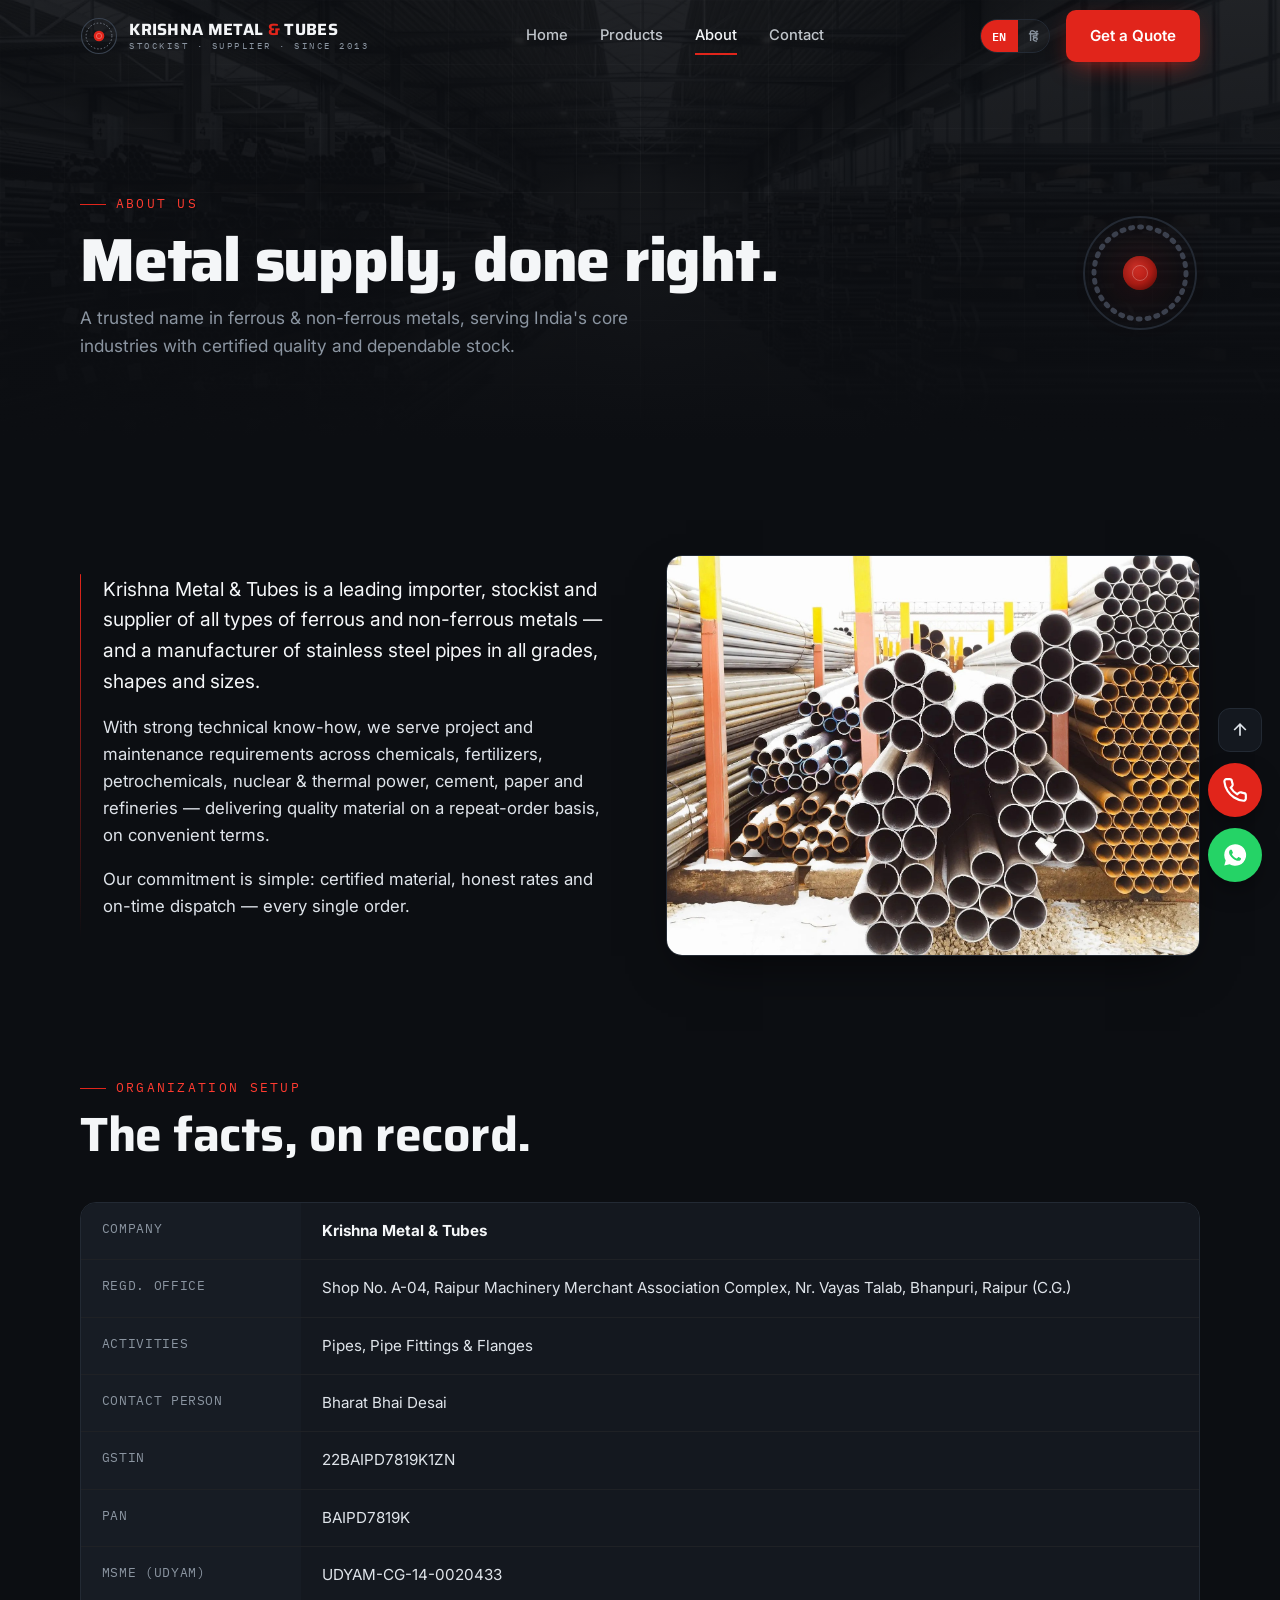
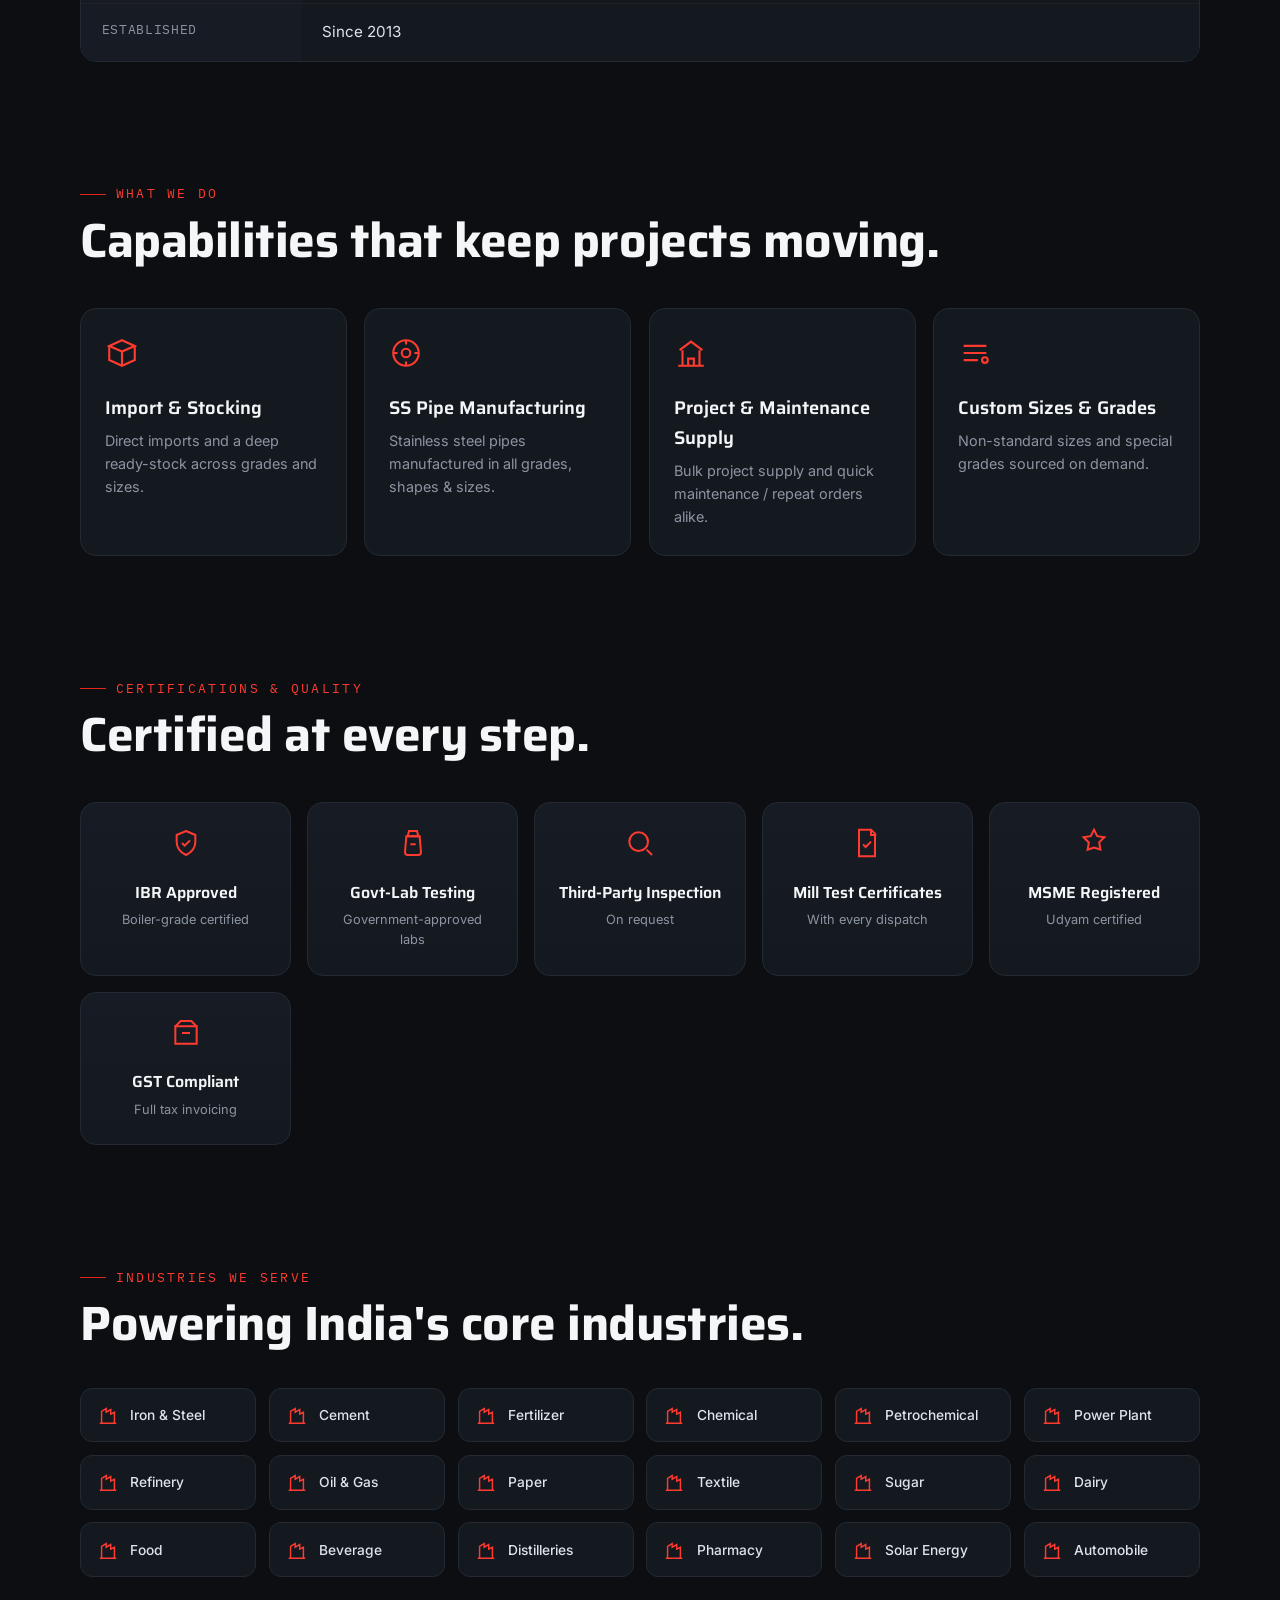
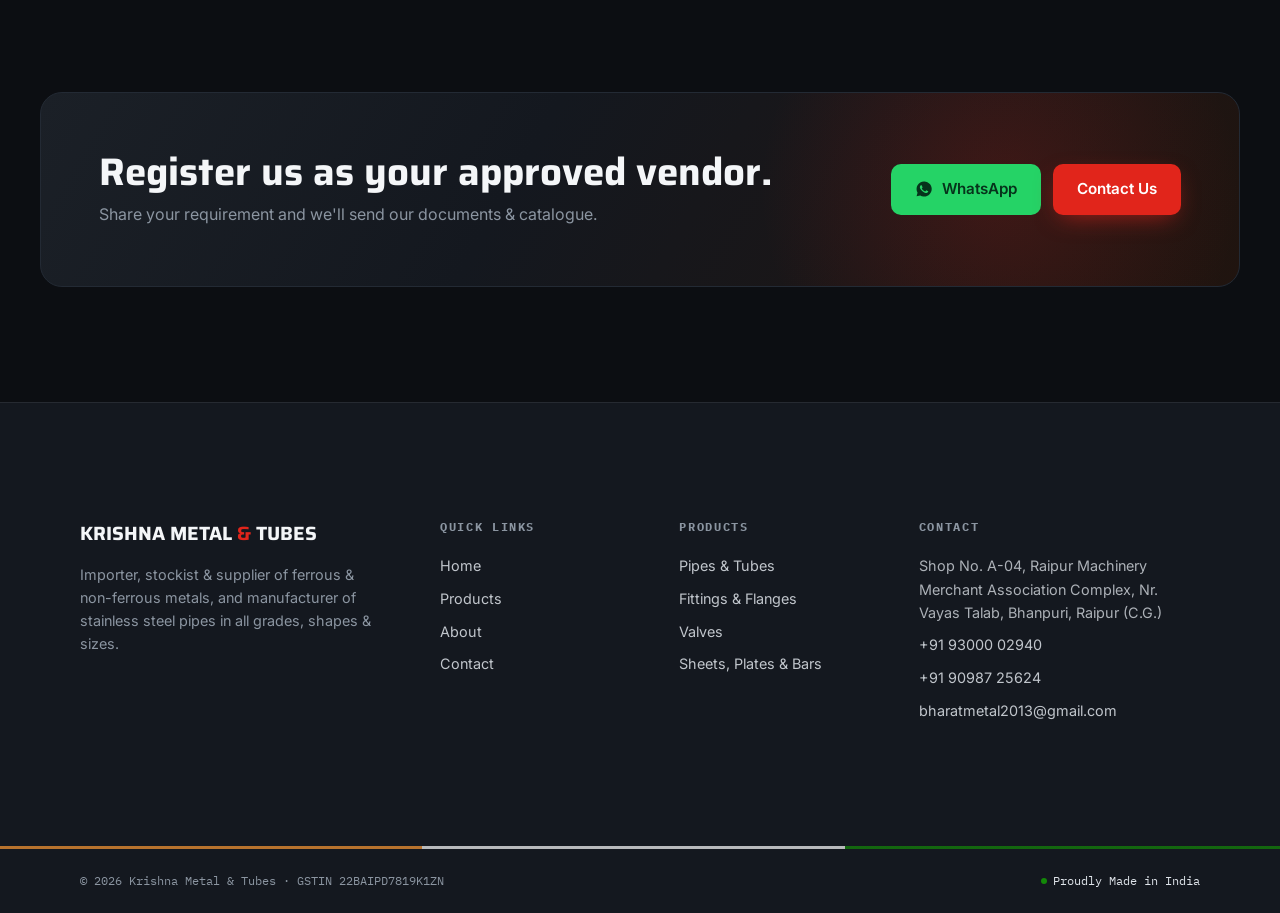
==== about.html @ a689f090 "Krishna Metal & Tubes — bilingual metal-supplier website 4 pages (Home, Products, About, Contact), p" ====
<!DOCTYPE html>
<html lang="en">
<head>
<meta charset="UTF-8" />
<meta name="viewport" content="width=device-width, initial-scale=1.0" />
<title>About — Krishna Metal &amp; Tubes | Metal Stockist &amp; SS Pipe Manufacturer, Raipur</title>
<meta name="description" content="About Krishna Metal & Tubes, Raipur — a leading importer, stockist & supplier of ferrous & non-ferrous metals and manufacturer of stainless steel pipes. IBR & govt-lab certified." />

<!-- ⚠ Replace https://krishnametaltubes.com with your real domain once booked -->
<link rel="canonical" href="https://krishnametaltubes.com/about.html" />
<meta name="robots" content="index, follow" />
<meta name="theme-color" content="#0C0E12" />
<!-- Favicon -->
<link rel="icon" type="image/svg+xml" href="favicon.svg" />
<link rel="apple-touch-icon" href="favicon.svg" />
<!-- Open Graph -->
<meta property="og:type" content="website" />
<meta property="og:site_name" content="Krishna Metal & Tubes" />
<meta property="og:locale" content="en_IN" />
<meta property="og:title" content="About — Krishna Metal & Tubes | Metal Stockist & SS Pipe Manufacturer, Raipur" />
<meta property="og:description" content="A leading importer, stockist & supplier of ferrous & non-ferrous metals and SS pipe manufacturer since 2013. IBR & govt-lab certified. MSME registered, GST compliant." />
<meta property="og:url" content="https://krishnametaltubes.com/about.html" />
<meta property="og:image" content="https://krishnametaltubes.com/images1/Hero%20Warehousenew.jpg" />
<meta property="og:image:alt" content="Krishna Metal & Tubes warehouse" />
<!-- Twitter -->
<meta name="twitter:card" content="summary_large_image" />
<meta name="twitter:title" content="About — Krishna Metal & Tubes" />
<meta name="twitter:description" content="Metal stockist & SS pipe manufacturer since 2013. IBR & govt-lab certified. Raipur (C.G.)." />
<meta name="twitter:image" content="https://krishnametaltubes.com/images1/Hero%20Warehousenew.jpg" />

<link rel="preconnect" href="https://fonts.googleapis.com">
<link rel="preconnect" href="https://fonts.gstatic.com" crossorigin>
<link href="https://fonts.googleapis.com/css2?family=Saira:wght@500;600;700;800&family=Inter:wght@400;500;600;700&family=IBM+Plex+Mono:wght@400;500&family=Noto+Sans+Devanagari:wght@400;500;600;700&display=swap" rel="stylesheet">
<link rel="stylesheet" href="styles.css">
</head>
<body>

<div id="progress"></div>

<!-- PRELOADER -->
<div id="preloader">
  <div class="pl-inner">
    <svg class="pl-ring" viewBox="0 0 100 100">
      <circle cx="50" cy="50" r="44" stroke="#232A34" stroke-width="2"/>
      <circle id="plArc" cx="50" cy="50" r="44" stroke="#E1251B" stroke-width="3" stroke-dasharray="276" stroke-dashoffset="276" transform="rotate(-90 50 50)"/>
      <circle cx="50" cy="50" r="30" stroke="#39424f" stroke-width="1"/>
      <circle cx="50" cy="50" r="9" fill="#E1251B" stroke="none"/>
    </svg>
    <div class="pl-word">KRISHNA METAL <b>&amp;</b> TUBES</div>
    <div class="pl-bar"><i id="plBar"></i></div>
    <div class="pl-pct"><span id="plPct">0</span>% · LOADING</div>
  </div>
</div>

<!-- HEADER -->
<header id="header">
  <div class="wrap nav">
    <a class="brand" href="index.html" aria-label="Krishna Metal & Tubes home">
      <svg class="mark" viewBox="0 0 100 100" aria-hidden="true">
        <circle cx="50" cy="50" r="46" fill="none" stroke="#39424f" stroke-width="3"/>
        <circle cx="50" cy="50" r="34" fill="none" stroke="#8B95A1" stroke-width="2" stroke-dasharray="4 5"/>
        <circle cx="50" cy="50" r="14" fill="#E1251B"/>
        <circle cx="50" cy="50" r="7" fill="none" stroke="#fff" stroke-width="1.5" opacity=".5"/>
      </svg>
      <span class="wm">KRISHNA METAL <b>&amp;</b> TUBES<small>STOCKIST · SUPPLIER · SINCE 2013</small></span>
    </a>
    <nav class="nav-links">
      <a href="index.html" data-en="Home" data-hi="होम">Home</a>
      <a href="products.html" data-en="Products" data-hi="प्रोडक्ट्स">Products</a>
      <a href="about.html" class="active" data-en="About" data-hi="हमारे बारे में">About</a>
      <a href="contact.html" data-en="Contact" data-hi="संपर्क">Contact</a>
    </nav>
    <div class="nav-right">
      <div class="lang-toggle" role="group" aria-label="Language">
        <button id="enBtn" class="on">EN</button><button id="hiBtn">हिं</button>
      </div>
      <a href="contact.html" class="btn btn-red" data-en="Get a Quote" data-hi="कोटेशन लें">Get a Quote</a>
      <button class="hamburger" id="ham" aria-label="Menu"><span></span><span></span><span></span></button>
    </div>
  </div>
</header>

<div class="mobile-menu" id="mobileMenu">
  <a href="index.html" data-en="Home" data-hi="होम">Home</a>
  <a href="products.html" data-en="Products" data-hi="प्रोडक्ट्स">Products</a>
  <a href="about.html" data-en="About" data-hi="हमारे बारे में">About</a>
  <a href="contact.html" data-en="Contact" data-hi="संपर्क">Contact</a>
  <a href="contact.html" class="btn btn-red mm-cta" data-en="Get a Quote" data-hi="कोटेशन लें">Get a Quote</a>
</div>

<!-- PAGE HERO -->
<section class="page-hero">
  <div class="page-hero-bg"><img src="images1/Hero%20Warehousenew.jpg" alt="Krishna Metal & Tubes warehouse"></div>
  <div class="grid-lines"></div>
  <div class="wrap">
    <div>
      <span class="eyebrow" data-en="ABOUT US" data-hi="हमारे बारे में">ABOUT US</span>
      <h1 data-en="Metal supply, done right." data-hi="मेटल सप्लाई — सही तरीके से।">Metal supply, done right.</h1>
      <p data-en="A trusted name in ferrous &amp; non-ferrous metals, serving India's core industries with certified quality and dependable stock." data-hi="फेरस व नॉन-फेरस मेटल्स में एक भरोसेमंद नाम — सर्टिफाइड क्वालिटी व भरोसेमंद स्टॉक के साथ भारत के प्रमुख उद्योगों की सेवा में।">A trusted name in ferrous &amp; non-ferrous metals, serving India's core industries with certified quality and dependable stock.</p>
    </div>
    <div class="mini-ring" aria-hidden="true">
      <svg viewBox="0 0 120 120"><circle cx="60" cy="60" r="56" fill="none" stroke="#232A34" stroke-width="2"/><circle cx="60" cy="60" r="46" fill="none" stroke="#39424f" stroke-width="5" stroke-dasharray="2 7" stroke-linecap="round"/></svg>
      <div class="core"></div>
    </div>
  </div>
</section>

<!-- STORY -->
<section class="sec">
  <div class="wrap story">
    <div class="story-text reveal" style="display:flex;gap:1.4rem">
      <div class="accent"></div>
      <div>
        <p class="big" data-en="Krishna Metal &amp; Tubes is a leading importer, stockist and supplier of all types of ferrous and non-ferrous metals — and a manufacturer of stainless steel pipes in all grades, shapes and sizes." data-hi="कृष्णा मेटल व ट्यूब्स सभी प्रकार के फेरस व नॉन-फेरस मेटल्स के अग्रणी इम्पोर्टर, स्टॉकिस्ट व सप्लायर हैं — और सभी ग्रेड, शेप व साइज़ में स्टेनलेस स्टील पाइप के निर्माता हैं।">Krishna Metal &amp; Tubes is a leading importer, stockist and supplier of all types of ferrous and non-ferrous metals — and a manufacturer of stainless steel pipes in all grades, shapes and sizes.</p>
        <p data-en="With strong technical know-how, we serve project and maintenance requirements across chemicals, fertilizers, petrochemicals, nuclear &amp; thermal power, cement, paper and refineries — delivering quality material on a repeat-order basis, on convenient terms." data-hi="मज़बूत तकनीकी जानकारी के साथ, हम केमिकल, फर्टिलाइज़र, पेट्रोकेमिकल, न्यूक्लियर व थर्मल पावर, सीमेंट, पेपर व रिफाइनरी की प्रोजेक्ट व मेंटेनेंस ज़रूरतें पूरी करते हैं — रिपीट-ऑर्डर आधार पर, सुविधाजनक शर्तों पर क्वालिटी मटेरियल देते हुए।">With strong technical know-how, we serve project and maintenance requirements across chemicals, fertilizers, petrochemicals, nuclear &amp; thermal power, cement, paper and refineries — delivering quality material on a repeat-order basis, on convenient terms.</p>
        <p data-en="Our commitment is simple: certified material, honest rates and on-time dispatch — every single order." data-hi="हमारा वादा सरल है: सर्टिफाइड मटेरियल, ईमानदार रेट व समय पर डिस्पैच — हर ऑर्डर पर।">Our commitment is simple: certified material, honest rates and on-time dispatch — every single order.</p>
      </div>
    </div>
    <div class="story-media reveal d1"><img loading="lazy" src="images1/Hero%20Stockyardnew.jpg" alt="Krishna Metal & Tubes stockyard"></div>
  </div>
</section>

<!-- ORGANIZATION SETUP -->
<section class="sec" style="padding-top:0">
  <div class="wrap">
    <div class="reveal">
      <span class="eyebrow" data-en="ORGANIZATION SETUP" data-hi="ऑर्गनाइज़ेशन सेटअप">ORGANIZATION SETUP</span>
      <h2 class="title" data-en="The facts, on record." data-hi="तथ्य — रिकॉर्ड पर।">The facts, on record.</h2>
    </div>
    <dl class="facts reveal d1">
      <div class="fact"><dt data-en="Company" data-hi="कंपनी">Company</dt><dd><b>Krishna Metal &amp; Tubes</b></dd></div>
      <div class="fact"><dt data-en="Regd. Office" data-hi="रजि. कार्यालय">Regd. Office</dt><dd data-en="Shop No. A-04, Raipur Machinery Merchant Association Complex, Nr. Vayas Talab, Bhanpuri, Raipur (C.G.)" data-hi="शॉप नं. A-04, रायपुर मशीनरी मर्चेंट एसोसिएशन कॉम्प्लेक्स, व्यास तालाब के पास, भानपुरी, रायपुर (छ.ग.)">Shop No. A-04, Raipur Machinery Merchant Association Complex, Nr. Vayas Talab, Bhanpuri, Raipur (C.G.)</dd></div>
      <div class="fact"><dt data-en="Activities" data-hi="गतिविधियाँ">Activities</dt><dd data-en="Pipes, Pipe Fittings &amp; Flanges" data-hi="पाइप, पाइप फिटिंग्स व फ्लैंज">Pipes, Pipe Fittings &amp; Flanges</dd></div>
      <div class="fact"><dt data-en="Contact Person" data-hi="संपर्क व्यक्ति">Contact Person</dt><dd>Bharat Bhai Desai</dd></div>
      <div class="fact"><dt>GSTIN</dt><dd>22BAIPD7819K1ZN</dd></div>
      <div class="fact"><dt>PAN</dt><dd>BAIPD7819K</dd></div>
      <div class="fact"><dt data-en="MSME (Udyam)" data-hi="MSME (उद्यम)">MSME (Udyam)</dt><dd>UDYAM-CG-14-0020433</dd></div>
      <div class="fact"><dt data-en="Established" data-hi="स्थापना">Established</dt><dd data-en="Since 2013" data-hi="वर्ष 2013 से">Since 2013</dd></div>
    </dl>
  </div>
</section>

<!-- CAPABILITIES -->
<section class="sec" style="padding-top:0">
  <div class="wrap">
    <div class="reveal">
      <span class="eyebrow" data-en="WHAT WE DO" data-hi="हम क्या करते हैं">WHAT WE DO</span>
      <h2 class="title" data-en="Capabilities that keep projects moving." data-hi="ऐसी क्षमताएँ जो प्रोजेक्ट को चलाए रखें।">Capabilities that keep projects moving.</h2>
    </div>
    <div class="cap-grid">
      <div class="cap-card reveal">
        <svg viewBox="0 0 24 24"><path d="M3 7l9-4 9 4-9 4-9-4Z"/><path d="M3 7v10l9 4 9-4V7"/><path d="M12 11v10"/></svg>
        <h3 data-en="Import &amp; Stocking" data-hi="इम्पोर्ट व स्टॉकिंग">Import &amp; Stocking</h3>
        <p data-en="Direct imports and a deep ready-stock across grades and sizes." data-hi="डायरेक्ट इम्पोर्ट व ग्रेड और साइज़ में गहरा रेडी-स्टॉक।">Direct imports and a deep ready-stock across grades and sizes.</p>
      </div>
      <div class="cap-card reveal d1">
        <svg viewBox="0 0 24 24"><circle cx="12" cy="12" r="9"/><circle cx="12" cy="12" r="3"/><path d="M12 3v3M12 18v3M3 12h3M18 12h3"/></svg>
        <h3 data-en="SS Pipe Manufacturing" data-hi="SS पाइप निर्माण">SS Pipe Manufacturing</h3>
        <p data-en="Stainless steel pipes manufactured in all grades, shapes &amp; sizes." data-hi="सभी ग्रेड, शेप व साइज़ में स्टेनलेस स्टील पाइप का निर्माण।">Stainless steel pipes manufactured in all grades, shapes &amp; sizes.</p>
      </div>
      <div class="cap-card reveal d2">
        <svg viewBox="0 0 24 24"><path d="M3 21h18M6 21V10M18 21V10M4 10l8-6 8 6"/><path d="M10 21v-5h4v5"/></svg>
        <h3 data-en="Project &amp; Maintenance Supply" data-hi="प्रोजेक्ट व मेंटेनेंस सप्लाई">Project &amp; Maintenance Supply</h3>
        <p data-en="Bulk project supply and quick maintenance / repeat orders alike." data-hi="बल्क प्रोजेक्ट सप्लाई और तेज़ मेंटेनेंस / रिपीट ऑर्डर, दोनों।">Bulk project supply and quick maintenance / repeat orders alike.</p>
      </div>
      <div class="cap-card reveal d3">
        <svg viewBox="0 0 24 24"><path d="M4 7h16M4 12h16M4 17h10"/><circle cx="19" cy="17" r="2"/></svg>
        <h3 data-en="Custom Sizes &amp; Grades" data-hi="कस्टम साइज़ व ग्रेड">Custom Sizes &amp; Grades</h3>
        <p data-en="Non-standard sizes and special grades sourced on demand." data-hi="नॉन-स्टैंडर्ड साइज़ व स्पेशल ग्रेड मांग पर अरेंज।">Non-standard sizes and special grades sourced on demand.</p>
      </div>
    </div>
  </div>
</section>

<!-- CERTIFICATIONS -->
<section class="sec" style="padding-top:0">
  <div class="wrap">
    <div class="reveal">
      <span class="eyebrow" data-en="CERTIFICATIONS &amp; QUALITY" data-hi="सर्टिफिकेशन व क्वालिटी">CERTIFICATIONS &amp; QUALITY</span>
      <h2 class="title" data-en="Certified at every step." data-hi="हर कदम पर सर्टिफाइड।">Certified at every step.</h2>
    </div>
    <div class="cert-grid">
      <div class="cert reveal"><svg viewBox="0 0 24 24"><path d="M12 3l7 3v5c0 4.5-3 8-7 10-4-2-7-5.5-7-10V6l7-3Z"/><path d="M9 12l2 2 4-4"/></svg><h3>IBR Approved</h3><p data-en="Boiler-grade certified" data-hi="बॉयलर-ग्रेड सर्टिफाइड">Boiler-grade certified</p></div>
      <div class="cert reveal d1"><svg viewBox="0 0 24 24"><path d="M9 3h6l1 4H8l1-4Z"/><path d="M7 7h10l1 12a2 2 0 0 1-2 2H8a2 2 0 0 1-2-2L7 7Z"/><path d="M10 13h4"/></svg><h3 data-en="Govt-Lab Testing" data-hi="सरकारी-लैब टेस्टिंग">Govt-Lab Testing</h3><p data-en="Government-approved labs" data-hi="सरकार-अनुमोदित लैब">Government-approved labs</p></div>
      <div class="cert reveal d2"><svg viewBox="0 0 24 24"><circle cx="11" cy="11" r="7"/><path d="M21 21l-4-4"/></svg><h3 data-en="Third-Party Inspection" data-hi="थर्ड-पार्टी इंस्पेक्शन">Third-Party Inspection</h3><p data-en="On request" data-hi="मांग पर">On request</p></div>
      <div class="cert reveal d3"><svg viewBox="0 0 24 24"><path d="M6 2h9l3 3v17H6Z"/><path d="M15 2v4h4M9 13l2 2 4-4"/></svg><h3 data-en="Mill Test Certificates" data-hi="मिल टेस्ट सर्टिफिकेट">Mill Test Certificates</h3><p data-en="With every dispatch" data-hi="हर डिस्पैच के साथ">With every dispatch</p></div>
      <div class="cert reveal"><svg viewBox="0 0 24 24"><path d="M12 2l2.4 4.9 5.4.8-3.9 3.8.9 5.4L12 15.4 7.2 17l.9-5.4L4.2 7.7l5.4-.8L12 2Z"/></svg><h3>MSME Registered</h3><p data-en="Udyam certified" data-hi="उद्यम सर्टिफाइड">Udyam certified</p></div>
      <div class="cert reveal d1"><svg viewBox="0 0 24 24"><path d="M4 7h16v13H4Z"/><path d="M4 7l4-4h8l4 4M9 12h6"/></svg><h3>GST Compliant</h3><p data-en="Full tax invoicing" data-hi="पूर्ण टैक्स इनवॉइसिंग">Full tax invoicing</p></div>
    </div>
  </div>
</section>

<!-- INDUSTRIES -->
<section class="sec" style="padding-top:0">
  <div class="wrap">
    <div class="reveal">
      <span class="eyebrow" data-en="INDUSTRIES WE SERVE" data-hi="हम जिन उद्योगों को सेवा देते हैं">INDUSTRIES WE SERVE</span>
      <h2 class="title" data-en="Powering India's core industries." data-hi="भारत के प्रमुख उद्योगों को सशक्त करते हुए।">Powering India's core industries.</h2>
    </div>
    <div class="ind-grid" id="indGrid"></div>
  </div>
</section>

<!-- CTA -->
<section style="padding-bottom:var(--sec)">
  <div class="cta-band">
    <div class="cta-inner">
      <div class="reveal">
        <h2 data-en="Register us as your approved vendor." data-hi="हमें अपने अप्रूव्ड वेंडर के रूप में रजिस्टर करें।">Register us as your approved vendor.</h2>
        <p data-en="Share your requirement and we'll send our documents &amp; catalogue." data-hi="अपनी ज़रूरत भेजें — हम अपने दस्तावेज़ व कैटलॉग भेज देंगे।">Share your requirement and we'll send our documents &amp; catalogue.</p>
      </div>
      <div class="cta-actions reveal d1">
        <a href="https://wa.me/919300002940?text=Hello%20Krishna%20Metal%20%26%20Tubes%2C%20we%20want%20to%20register%20you%20as%20a%20vendor." target="_blank" rel="noopener" class="btn btn-wa">
          <svg viewBox="0 0 24 24" fill="currentColor"><path d="M12 2a10 10 0 0 0-8.6 15l-1.3 4.8 4.9-1.3A10 10 0 1 0 12 2Zm5.4 14.1c-.2.6-1.3 1.2-1.8 1.2-.5.1-1 .1-1.7-.1-.4-.1-.9-.3-1.6-.6-2.8-1.2-4.6-4-4.7-4.2-.1-.2-1.1-1.5-1.1-2.8 0-1.3.7-2 .9-2.2.2-.3.5-.3.7-.3h.5c.2 0 .4 0 .6.5.2.5.7 1.8.8 1.9.1.1.1.3 0 .5-.1.2-.2.4-.3.5l-.4.5c-.1.1-.3.3-.1.6.2.3.8 1.3 1.7 2.1 1.2 1 2.1 1.4 2.4 1.5.3.1.5.1.6-.1.2-.2.7-.8.9-1.1.2-.3.4-.2.6-.1.2.1 1.5.7 1.7.8.2.1.4.2.4.3.1.1.1.5-.1 1.1Z"/></svg>
          WhatsApp</a>
        <a href="contact.html" class="btn btn-red" data-en="Contact Us" data-hi="संपर्क करें">Contact Us</a>
      </div>
    </div>
  </div>
</section>

<!-- FOOTER -->
<footer>
  <div class="wrap">
    <div class="foot-grid">
      <div class="foot-brand">
        <div class="wm">KRISHNA METAL <b>&amp;</b> TUBES</div>
        <p data-en="Importer, stockist &amp; supplier of ferrous &amp; non-ferrous metals, and manufacturer of stainless steel pipes in all grades, shapes &amp; sizes." data-hi="फेरस व नॉन-फेरस मेटल्स के इम्पोर्टर, स्टॉकिस्ट व सप्लायर, तथा सभी ग्रेड, शेप व साइज़ में स्टेनलेस स्टील पाइप के निर्माता।">Importer, stockist &amp; supplier of ferrous &amp; non-ferrous metals, and manufacturer of stainless steel pipes in all grades, shapes &amp; sizes.</p>
      </div>
      <div class="foot-col">
        <h4 data-en="Quick Links" data-hi="क्विक लिंक्स">Quick Links</h4>
        <a href="index.html" data-en="Home" data-hi="होम">Home</a>
        <a href="products.html" data-en="Products" data-hi="प्रोडक्ट्स">Products</a>
        <a href="about.html" data-en="About" data-hi="हमारे बारे में">About</a>
        <a href="contact.html" data-en="Contact" data-hi="संपर्क">Contact</a>
      </div>
      <div class="foot-col">
        <h4 data-en="Products" data-hi="प्रोडक्ट्स">Products</h4>
        <a href="products.html#pipes" data-en="Pipes &amp; Tubes" data-hi="पाइप्स व ट्यूब्स">Pipes &amp; Tubes</a>
        <a href="products.html#flanges" data-en="Fittings &amp; Flanges" data-hi="फिटिंग्स व फ्लैंज">Fittings &amp; Flanges</a>
        <a href="products.html#valves" data-en="Valves" data-hi="वाल्व">Valves</a>
        <a href="products.html#sheets" data-en="Sheets, Plates &amp; Bars" data-hi="शीट, प्लेट व बार">Sheets, Plates &amp; Bars</a>
      </div>
      <div class="foot-col">
        <h4 data-en="Contact" data-hi="संपर्क">Contact</h4>
        <p style="opacity:.75" data-en="Shop No. A-04, Raipur Machinery Merchant Association Complex, Nr. Vayas Talab, Bhanpuri, Raipur (C.G.)" data-hi="शॉप नं. A-04, रायपुर मशीनरी मर्चेंट एसोसिएशन कॉम्प्लेक्स, व्यास तालाब के पास, भानपुरी, रायपुर (छ.ग.)">Shop No. A-04, Raipur Machinery Merchant Association Complex, Nr. Vayas Talab, Bhanpuri, Raipur (C.G.)</p>
        <a href="tel:+919300002940">+91 93000 02940</a>
        <a href="tel:+919098725624">+91 90987 25624</a>
        <a href="mailto:bharatmetal2013@gmail.com">bharatmetal2013@gmail.com</a>
      </div>
    </div>
  </div>
  <div class="tricolor"></div>
  <div class="wrap foot-bottom">
    <span>© 2026 Krishna Metal &amp; Tubes · GSTIN 22BAIPD7819K1ZN</span>
    <span class="badge" data-en="Proudly Made in India" data-hi="गर्व से — मेड इन इंडिया">Proudly Made in India</span>
  </div>
</footer>

<!-- FLOATING -->
<div class="floats">
  <button id="toTop" aria-label="Back to top"><svg viewBox="0 0 24 24"><path d="M12 19V5M5 12l7-7 7 7"/></svg></button>
  <a class="fab call" href="tel:+919300002940" aria-label="Call now">
    <svg viewBox="0 0 24 24" fill="none" stroke="#fff" stroke-width="2"><path d="M22 16.9v3a2 2 0 0 1-2.2 2 19.8 19.8 0 0 1-8.6-3 19.5 19.5 0 0 1-6-6 19.8 19.8 0 0 1-3-8.7A2 2 0 0 1 4.1 2h3a2 2 0 0 1 2 1.7c.1.9.4 1.8.7 2.7a2 2 0 0 1-.5 2.1L8.1 9.9a16 16 0 0 0 6 6l1.4-1.2a2 2 0 0 1 2.1-.5c.9.3 1.8.6 2.7.7a2 2 0 0 1 1.7 2Z"/></svg>
  </a>
  <a class="fab wa" href="https://wa.me/919300002940?text=Hello%20Krishna%20Metal%20%26%20Tubes%2C%20I%20have%20an%20enquiry." target="_blank" rel="noopener" aria-label="Chat on WhatsApp">
    <svg viewBox="0 0 24 24" fill="#fff"><path d="M12 2a10 10 0 0 0-8.6 15l-1.3 4.8 4.9-1.3A10 10 0 1 0 12 2Zm5.4 14.1c-.2.6-1.3 1.2-1.8 1.2-.5.1-1 .1-1.7-.1-.4-.1-.9-.3-1.6-.6-2.8-1.2-4.6-4-4.7-4.2-.1-.2-1.1-1.5-1.1-2.8 0-1.3.7-2 .9-2.2.2-.3.5-.3.7-.3h.5c.2 0 .4 0 .6.5.2.5.7 1.8.8 1.9.1.1.1.3 0 .5-.1.2-.2.4-.3.5l-.4.5c-.1.1-.3.3-.1.6.2.3.8 1.3 1.7 2.1 1.2 1 2.1 1.4 2.4 1.5.3.1.5.1.6-.1.2-.2.7-.8.9-1.1.2-.3.4-.2.6-.1.2.1 1.5.7 1.7.8.2.1.4.2.4.3.1.1.1.5-.1 1.1Z"/></svg>
  </a>
</div>

<script src="app.js" defer></script>
</body>
</html>
---- styles.css ----
/* ============================================================
   KRISHNA METAL & TUBES — Shared Stylesheet
   "Industrial Luxe"  ·  Home / Products / About / Contact
============================================================ */
:root{
  --ink:#0C0E12;
  --panel:#14181F;
  --panel-2:#171C24;
  --border:#232A34;
  --hairline:rgba(255,255,255,.08);
  --muted:#8B95A1;
  --silver:#DFE4EA;
  --white:#F4F6F8;
  --red:#E1251B;
  --red-glow:#FF3B30;
  --saffron:#FF9933;
  --green:#138808;
  --wa:#25D366;

  --metal:linear-gradient(120deg,#9AA3AD,#E9EDF1,#B7BFC8,#8F98A2,#DFE4EA,#A7B0BA);

  --f-display:'Saira',system-ui,sans-serif;
  --f-body:'Inter',system-ui,sans-serif;
  --f-mono:'IBM Plex Mono',monospace;
  --f-hi:'Noto Sans Devanagari',system-ui,sans-serif;

  --wrap:1200px;
  --pad:clamp(20px,5vw,40px);
  --sec:clamp(64px,9vw,120px);
  --radius:16px;
  --shadow:0 20px 50px -20px rgba(0,0,0,.7);
  --ease:cubic-bezier(.22,1,.36,.08);
}

*{box-sizing:border-box;margin:0;padding:0}
html{scroll-behavior:smooth;-webkit-text-size-adjust:100%}
body{
  font-family:var(--f-body);
  background:var(--ink);
  color:var(--silver);
  line-height:1.6;
  overflow-x:hidden;
  -webkit-font-smoothing:antialiased;
}
body.hi,body.hi h1,body.hi h2,body.hi h3,body.hi .display{font-family:var(--f-hi)}
img{max-width:100%;display:block}
a{color:inherit;text-decoration:none}
button{font-family:inherit;cursor:pointer;border:none;background:none;color:inherit}
ul{list-style:none}
section{position:relative}

body:not(.hi) .lang-hi{display:none}
body.hi .lang-en{display:none}

.wrap{max-width:var(--wrap);margin:0 auto;padding-inline:var(--pad)}
.sec{padding-block:var(--sec)}

.eyebrow{
  font-family:var(--f-mono);
  font-size:.8rem;letter-spacing:.18em;text-transform:uppercase;
  color:var(--red-glow);display:inline-flex;align-items:center;gap:.6rem;
}
.eyebrow::before{content:"";width:26px;height:1px;background:var(--red)}
h2.title{
  font-family:var(--f-display);font-weight:700;
  font-size:clamp(1.9rem,4vw,3rem);line-height:1.05;color:var(--white);
  margin-top:.7rem;letter-spacing:-.01em;
}
.lead{color:var(--muted);max-width:60ch;margin-top:1rem;font-size:1.05rem}

.metal-text{
  background:var(--metal);-webkit-background-clip:text;background-clip:text;
  color:transparent;background-size:200% auto;
}

/* ---------- Buttons ---------- */
.btn{
  display:inline-flex;align-items:center;gap:.55rem;
  padding:.85rem 1.5rem;border-radius:10px;font-weight:600;font-size:.95rem;
  transition:transform .25s var(--ease),box-shadow .3s,background .3s,border-color .3s;
  white-space:nowrap;
}
.btn svg{width:18px;height:18px}
.btn-red{background:var(--red);color:#fff;box-shadow:0 8px 24px -8px rgba(225,37,27,.7)}
.btn-red:hover{background:var(--red-glow);box-shadow:0 12px 30px -6px rgba(255,59,48,.75);transform:translateY(-2px)}
.btn-ghost{border:1px solid var(--border);color:var(--silver);background:rgba(255,255,255,.02)}
.btn-ghost:hover{border-color:var(--muted);background:rgba(255,255,255,.05);transform:translateY(-2px)}
.btn-wa{background:var(--wa);color:#06331b}
.btn-wa:hover{filter:brightness(1.08);transform:translateY(-2px)}

/* ---------- Scroll progress ---------- */
#progress{position:fixed;top:0;left:0;height:3px;width:0;z-index:120;
  background:linear-gradient(90deg,var(--red),var(--red-glow));box-shadow:0 0 12px var(--red-glow)}

/* ---------- Preloader ---------- */
#preloader{position:fixed;inset:0;z-index:200;background:var(--ink);
  display:grid;place-items:center;transition:transform .9s cubic-bezier(.7,0,.2,1)}
#preloader.done{transform:translateY(-100%)}
.pl-inner{display:flex;flex-direction:column;align-items:center;gap:1.6rem;width:min(360px,80vw)}
.pl-ring{width:96px;height:96px}
.pl-ring circle{fill:none;stroke-linecap:round}
.pl-word{font-family:var(--f-display);font-weight:800;letter-spacing:.04em;
  font-size:clamp(1rem,3.4vw,1.35rem);color:var(--white);text-align:center}
.pl-word b{color:var(--red)}
.pl-bar{width:100%;height:2px;background:var(--border);border-radius:2px;overflow:hidden}
.pl-bar i{display:block;height:100%;width:0;background:linear-gradient(90deg,var(--red),var(--red-glow))}
.pl-pct{font-family:var(--f-mono);font-size:.8rem;color:var(--muted);letter-spacing:.15em}

/* ---------- Header ---------- */
header{position:fixed;top:0;left:0;right:0;z-index:100;
  transition:background .4s,box-shadow .4s,border-color .4s;border-bottom:1px solid transparent}
header.solid{background:rgba(18,22,28,.72);backdrop-filter:blur(16px);-webkit-backdrop-filter:blur(16px);
  border-bottom-color:var(--hairline);box-shadow:0 10px 30px -20px #000}
.nav{display:flex;align-items:center;justify-content:space-between;height:72px;gap:1rem}
.brand{display:flex;align-items:center;gap:.7rem;flex-shrink:0}
.brand .mark{width:38px;height:38px;flex-shrink:0}
.brand .wm{font-family:var(--f-display);font-weight:700;font-size:1.02rem;letter-spacing:.02em;color:var(--white);line-height:1.1}
.brand .wm b{color:var(--red)}
.brand .wm small{display:block;font-family:var(--f-mono);font-size:.56rem;letter-spacing:.28em;color:var(--muted);font-weight:400;margin-top:2px}
.nav-links{display:flex;align-items:center;gap:2rem}
.nav-links a{font-size:.92rem;font-weight:500;color:var(--silver);position:relative;padding:.3rem 0;opacity:.85;transition:opacity .25s}
.nav-links a::after{content:"";position:absolute;left:0;right:100%;bottom:-2px;height:2px;background:var(--red);transition:right .3s var(--ease)}
.nav-links a:hover{opacity:1}
.nav-links a:hover::after,.nav-links a.active::after{right:0}
.nav-links a.active{opacity:1;color:var(--white)}
.nav-right{display:flex;align-items:center;gap:1rem}
.lang-toggle{display:inline-flex;border:1px solid var(--border);border-radius:999px;overflow:hidden;background:rgba(255,255,255,.03)}
.lang-toggle button{padding:.35rem .7rem;font-size:.78rem;font-weight:600;color:var(--muted);transition:.25s;font-family:var(--f-mono)}
.lang-toggle button.on{background:var(--red);color:#fff}
body.hi .lang-toggle button{font-family:var(--f-hi)}
.hamburger{display:none;width:42px;height:42px;border:1px solid var(--border);border-radius:10px;flex-direction:column;justify-content:center;align-items:center;gap:5px}
.hamburger span{width:18px;height:2px;background:var(--silver);transition:.3s}
.hamburger.open span:nth-child(1){transform:translateY(7px) rotate(45deg)}
.hamburger.open span:nth-child(2){opacity:0}
.hamburger.open span:nth-child(3){transform:translateY(-7px) rotate(-45deg)}
.mobile-menu{position:fixed;inset:0;z-index:95;background:rgba(10,12,16,.98);backdrop-filter:blur(10px);
  display:flex;flex-direction:column;justify-content:center;gap:.4rem;padding:var(--pad);
  transform:translateX(100%);transition:transform .5s var(--ease)}
.mobile-menu.open{transform:translateX(0)}
.mobile-menu a{font-family:var(--f-display);font-size:2rem;font-weight:600;color:var(--silver);padding:.5rem 0;opacity:0;transform:translateY(20px);transition:.5s}
.mobile-menu.open a{opacity:1;transform:none}
.mobile-menu.open a:nth-child(1){transition-delay:.15s}
.mobile-menu.open a:nth-child(2){transition-delay:.22s}
.mobile-menu.open a:nth-child(3){transition-delay:.29s}
.mobile-menu.open a:nth-child(4){transition-delay:.36s}
.mm-cta{margin-top:1.5rem;transition-delay:.45s!important}

/* ---------- Hero (home) ---------- */
.hero{min-height:100svh;display:flex;align-items:center;overflow:hidden;padding-top:72px}
.hero-bg{position:absolute;inset:0;z-index:0}
.hero-bg img{width:100%;height:100%;object-fit:cover;opacity:.22;filter:grayscale(.3) contrast(1.05)}
.hero-bg::after{content:"";position:absolute;inset:0;
  background:radial-gradient(120% 90% at 70% 30%,rgba(225,37,27,.10),transparent 55%),
             linear-gradient(180deg,var(--ink) 2%,rgba(12,14,18,.55) 40%,var(--ink) 96%)}
.grid-lines{position:absolute;inset:0;z-index:0;opacity:.5;
  background-image:linear-gradient(var(--hairline) 1px,transparent 1px),linear-gradient(90deg,var(--hairline) 1px,transparent 1px);
  background-size:64px 64px;mask-image:radial-gradient(80% 70% at 50% 40%,#000,transparent 90%)}
.hero-inner{position:relative;z-index:2;display:grid;grid-template-columns:1.15fr .85fr;gap:2rem;align-items:center;width:100%}
.hero-copy{max-width:640px}
.hero h1{font-family:var(--f-display);font-weight:800;line-height:1.02;letter-spacing:-.02em;
  font-size:clamp(2.5rem,6vw,4.6rem);margin:1.1rem 0 1.2rem;color:var(--white)}
.hero h1 .metal-text{display:inline-block}
.hero .sub{color:var(--muted);font-size:1.12rem;max-width:52ch}
.hero-cta{display:flex;flex-wrap:wrap;gap:.9rem;margin-top:1.8rem}
.chips{display:flex;flex-wrap:wrap;gap:.6rem;margin-top:1.8rem}
.chip{font-family:var(--f-mono);font-size:.74rem;letter-spacing:.04em;
  padding:.45rem .85rem;border:1px solid var(--border);border-radius:999px;color:var(--silver);
  background:rgba(255,255,255,.02);display:inline-flex;align-items:center;gap:.45rem}
.chip::before{content:"";width:6px;height:6px;border-radius:50%;background:var(--green)}
.hero-art{position:relative;display:grid;place-items:center;min-height:420px}
.ring-wrap{position:relative;width:min(440px,80%);aspect-ratio:1}
.ring-svg{position:absolute;inset:0;animation:spin 60s linear infinite}
.ring-svg.rev{animation-duration:90s;animation-direction:reverse}
@keyframes spin{to{transform:rotate(360deg)}}
.ring-svg circle,.ring-svg line{fill:none}
.sheen{position:absolute;inset:6%;border-radius:50%;
  background:conic-gradient(from 0deg,transparent 0deg,rgba(233,237,241,.55) 40deg,transparent 90deg,transparent 360deg);
  animation:spin 7s linear infinite;mix-blend-mode:screen;filter:blur(2px);opacity:.5}
.core{position:absolute;inset:38%;border-radius:50%;
  background:radial-gradient(circle at 35% 30%,var(--red-glow),var(--red) 55%,#7a0f0a 100%);
  box-shadow:0 0 50px -6px rgba(225,37,27,.7),inset 0 0 24px rgba(0,0,0,.5)}
.core::after{content:"";position:absolute;inset:26%;border-radius:50%;border:1px solid rgba(255,255,255,.25)}
.pipe-dots{position:absolute;inset:0;animation:spin 120s linear infinite}
.pipe-dots span{position:absolute;width:26px;height:26px;border-radius:50%;
  border:2px solid rgba(154,163,173,.5);background:radial-gradient(circle at 40% 35%,#2a323d,#12151b)}
.scroll-cue{position:absolute;bottom:26px;left:50%;transform:translateX(-50%);z-index:3;
  font-family:var(--f-mono);font-size:.68rem;letter-spacing:.2em;color:var(--muted);
  display:flex;flex-direction:column;align-items:center;gap:.5rem}
.scroll-cue .mouse{width:22px;height:34px;border:1px solid var(--border);border-radius:12px;position:relative}
.scroll-cue .mouse::after{content:"";position:absolute;top:6px;left:50%;transform:translateX(-50%);width:3px;height:7px;border-radius:2px;background:var(--red);animation:cue 1.6s infinite}
@keyframes cue{0%{opacity:0;transform:translate(-50%,0)}30%{opacity:1}60%{opacity:1;transform:translate(-50%,10px)}100%{opacity:0}}

/* ---------- Page hero (inner pages) ---------- */
.page-hero{padding-top:calc(72px + var(--sec));padding-bottom:calc(var(--sec) * .7);overflow:hidden}
.page-hero .grid-lines{opacity:.4}
.page-hero-bg{position:absolute;inset:0;z-index:0}
.page-hero-bg img{width:100%;height:100%;object-fit:cover;opacity:.14;filter:grayscale(.4)}
.page-hero-bg::after{content:"";position:absolute;inset:0;background:linear-gradient(180deg,rgba(12,14,18,.4),var(--ink))}
.page-hero .wrap{position:relative;z-index:2;display:flex;align-items:center;gap:2rem;justify-content:space-between;flex-wrap:wrap}
.page-hero h1{font-family:var(--f-display);font-weight:800;letter-spacing:-.02em;
  font-size:clamp(2.2rem,5vw,3.8rem);color:var(--white);margin:.9rem 0 .8rem;line-height:1.02}
.page-hero p{color:var(--muted);max-width:56ch;font-size:1.08rem}
.mini-ring{width:120px;height:120px;flex-shrink:0;position:relative}
.mini-ring svg{position:absolute;inset:0;animation:spin 50s linear infinite}
.mini-ring .core{inset:36%}

/* ---------- Trust bar ---------- */
.trust{border-block:1px solid var(--hairline);background:var(--panel);padding-block:1.4rem;overflow:hidden}
.trust .wrap{display:flex;align-items:center;gap:2rem;flex-wrap:wrap;justify-content:center}
.trust .lbl{font-family:var(--f-mono);font-size:.72rem;letter-spacing:.15em;text-transform:uppercase;color:var(--muted)}
.trust .items{display:flex;gap:1.6rem;flex-wrap:wrap;justify-content:center}
.trust .items span{font-size:.9rem;color:var(--silver);font-weight:600;opacity:.85;display:inline-flex;align-items:center;gap:.5rem}
.trust .items span::before{content:"✦";color:var(--red);font-size:.7rem}

/* ---------- Stats ---------- */
.stats .wrap{display:grid;grid-template-columns:repeat(4,1fr);gap:1px;background:var(--hairline);border:1px solid var(--hairline);border-radius:var(--radius);overflow:hidden}
.stat{background:var(--panel);padding:2.2rem 1.4rem;text-align:center}
.stat .num{font-family:var(--f-display);font-weight:800;font-size:clamp(2rem,4.5vw,3.2rem);line-height:1}
.stat .num .metal-text{display:inline-block}
.stat .lab{font-family:var(--f-mono);font-size:.72rem;letter-spacing:.08em;text-transform:uppercase;color:var(--muted);margin-top:.7rem}

/* ---------- Categories (home) ---------- */
.head-row{display:flex;justify-content:space-between;align-items:flex-end;flex-wrap:wrap;gap:1rem;margin-bottom:2.6rem}
.cat-grid{display:grid;grid-template-columns:repeat(auto-fit,minmax(270px,1fr));gap:1.1rem}
.cat{position:relative;border:1px solid var(--border);border-radius:var(--radius);overflow:hidden;
  background:var(--panel);transition:transform .4s var(--ease),border-color .4s,box-shadow .4s;isolation:isolate}
.cat::before{content:"";position:absolute;top:0;left:0;right:0;height:2px;background:linear-gradient(90deg,transparent,var(--red),transparent);transform:scaleX(0);transition:transform .4s var(--ease);z-index:3}
.cat:hover{transform:translateY(-6px);border-color:#39424f;box-shadow:var(--shadow)}
.cat:hover::before{transform:scaleX(1)}
.cat-img{aspect-ratio:16/11;overflow:hidden;position:relative}
.cat-img img{width:100%;height:100%;object-fit:cover;transition:transform .6s var(--ease),filter .4s;filter:grayscale(.15) brightness(.85)}
.cat-img::after{content:"";position:absolute;inset:0;background:linear-gradient(180deg,transparent 40%,rgba(12,14,18,.85))}
.cat:hover .cat-img img{transform:scale(1.08);filter:grayscale(0) brightness(1)}
.cat-ico{position:absolute;top:14px;left:14px;width:42px;height:42px;border-radius:10px;background:rgba(12,14,18,.7);backdrop-filter:blur(6px);border:1px solid var(--hairline);display:grid;place-items:center;z-index:2}
.cat-ico svg{width:22px;height:22px;stroke:var(--silver);fill:none;stroke-width:1.6}
.cat-body{padding:1.15rem 1.25rem 1.4rem}
.cat-body h3{font-family:var(--f-display);font-weight:600;font-size:1.2rem;color:var(--white)}
.cat-body p{color:var(--muted);font-size:.88rem;margin-top:.35rem;line-height:1.5}
.cat-tags{display:flex;flex-wrap:wrap;gap:.35rem;margin-top:.9rem}
.cat-tags span{font-family:var(--f-mono);font-size:.66rem;color:var(--silver);border:1px solid var(--border);border-radius:999px;padding:.2rem .55rem;opacity:.8}
.cat-more{margin-top:1rem;font-size:.82rem;font-weight:600;color:var(--red-glow);display:inline-flex;align-items:center;gap:.4rem;transition:gap .3s}
.cat:hover .cat-more{gap:.7rem}

/* ---------- Grades marquee ---------- */
.marquee{border-block:1px solid var(--hairline);background:linear-gradient(180deg,var(--panel),var(--ink));padding-block:2rem;overflow:hidden}
.marquee .cap{text-align:center;font-family:var(--f-mono);font-size:.72rem;letter-spacing:.18em;text-transform:uppercase;color:var(--muted);margin-bottom:1.4rem}
.track{display:flex;gap:1rem;width:max-content;animation:scroll 40s linear infinite}
.marquee:hover .track{animation-play-state:paused}
@keyframes scroll{to{transform:translateX(-50%)}}
.grade{font-family:var(--f-mono);font-size:.9rem;padding:.6rem 1.1rem;border:1px solid var(--border);border-radius:8px;color:var(--silver);white-space:nowrap;background:rgba(255,255,255,.02)}
.grade b{color:var(--red-glow)}

/* ---------- Industries ---------- */
.ind-grid{display:grid;grid-template-columns:repeat(auto-fit,minmax(150px,1fr));gap:.8rem;margin-top:2.4rem}
.ind{display:flex;align-items:center;gap:.7rem;padding:.95rem 1rem;border:1px solid var(--border);border-radius:12px;background:var(--panel);transition:.35s var(--ease)}
.ind:hover{border-color:var(--red);transform:translateY(-3px);background:var(--panel-2)}
.ind svg{width:22px;height:22px;stroke:var(--red-glow);fill:none;stroke-width:1.6;flex-shrink:0}
.ind span{font-size:.86rem;font-weight:500;color:var(--silver)}

/* ---------- Gallery ---------- */
.gal-track{display:flex;gap:1rem;overflow-x:auto;padding-bottom:1rem;scroll-snap-type:x mandatory;-webkit-overflow-scrolling:touch}
.gal-track::-webkit-scrollbar{height:6px}
.gal-track::-webkit-scrollbar-thumb{background:var(--border);border-radius:3px}
.gal{flex:0 0 clamp(240px,32vw,360px);scroll-snap-align:start;border-radius:var(--radius);overflow:hidden;position:relative;border:1px solid var(--border);aspect-ratio:4/3}
.gal img{width:100%;height:100%;object-fit:cover;transition:transform .6s var(--ease);filter:grayscale(.2)}
.gal:hover img{transform:scale(1.06);filter:grayscale(0)}
.gal figcaption{position:absolute;left:12px;bottom:12px;font-family:var(--f-mono);font-size:.72rem;letter-spacing:.05em;color:#fff;background:rgba(12,14,18,.6);backdrop-filter:blur(4px);padding:.3rem .6rem;border-radius:6px;border:1px solid var(--hairline)}

/* ---------- Why us ---------- */
.why-grid{display:grid;grid-template-columns:repeat(auto-fit,minmax(280px,1fr));gap:1.1rem;margin-top:2.6rem}
.why{padding:2rem 1.7rem;border:1px solid var(--border);border-radius:var(--radius);background:linear-gradient(180deg,var(--panel-2),var(--panel));position:relative;overflow:hidden}
.why .n{font-family:var(--f-mono);font-size:.8rem;color:var(--red-glow)}
.why h3{font-family:var(--f-display);font-weight:600;font-size:1.35rem;color:var(--white);margin:.9rem 0 .6rem;display:flex;align-items:center;gap:.6rem}
.why h3 svg{width:26px;height:26px;stroke:var(--red-glow);fill:none;stroke-width:1.6}
.why p{color:var(--muted);font-size:.94rem}

/* ---------- CTA band ---------- */
.cta-band{position:relative;overflow:hidden;border-radius:calc(var(--radius) + 6px);margin-inline:var(--pad);
  background:linear-gradient(120deg,#1b2027,#14181F 40%,#20140f);border:1px solid var(--border)}
.cta-band::before{content:"";position:absolute;right:-10%;top:-40%;width:60%;height:180%;
  background:radial-gradient(circle,rgba(225,37,27,.18),transparent 60%);pointer-events:none}
.cta-inner{position:relative;z-index:2;display:flex;flex-wrap:wrap;align-items:center;justify-content:space-between;gap:1.6rem;padding:clamp(2.2rem,5vw,3.6rem)}
.cta-inner h2{font-family:var(--f-display);font-weight:700;font-size:clamp(1.6rem,3.5vw,2.4rem);color:var(--white);line-height:1.1}
.cta-inner p{color:var(--muted);margin-top:.6rem}
.cta-actions{display:flex;gap:.8rem;flex-wrap:wrap}

/* ============================================================
   PRODUCTS PAGE
============================================================ */
.pcat{padding-block:clamp(48px,7vw,90px);border-top:1px solid var(--hairline)}
.pcat:first-of-type{border-top:none}
.pcat-inner{display:grid;grid-template-columns:1.05fr .95fr;gap:clamp(1.6rem,4vw,3.4rem);align-items:center}
.pcat.alt .pcat-media{order:2}
.pcat-copy .num{font-family:var(--f-mono);font-size:.82rem;color:var(--red-glow);letter-spacing:.1em}
.pcat-copy h2{font-family:var(--f-display);font-weight:700;font-size:clamp(1.7rem,3.5vw,2.6rem);color:var(--white);margin:.5rem 0 .8rem;line-height:1.05}
.pcat-copy .desc{color:var(--muted);font-size:1.02rem}
.spec-list{margin-top:1.3rem;display:grid;gap:.6rem}
.spec-list li{display:flex;gap:.7rem;font-size:.94rem;color:var(--silver);align-items:flex-start}
.spec-list li svg{width:18px;height:18px;stroke:var(--red-glow);fill:none;stroke-width:2;flex-shrink:0;margin-top:3px}
.spec-list li b{color:var(--white);font-weight:600}
.pcat-tags{display:flex;flex-wrap:wrap;gap:.4rem;margin-top:1.3rem}
.pcat-tags span{font-family:var(--f-mono);font-size:.72rem;color:var(--silver);border:1px solid var(--border);border-radius:999px;padding:.3rem .7rem;background:rgba(255,255,255,.02)}
/* media */
.pcat-media{position:relative}
.pcat-hero{border-radius:var(--radius);overflow:hidden;border:1px solid var(--border);aspect-ratio:4/3;position:relative;box-shadow:var(--shadow)}
.pcat-hero img{width:100%;height:100%;object-fit:cover;transition:transform .7s var(--ease)}
.pcat-hero:hover img{transform:scale(1.05)}
.pcat-hero .ico-badge{position:absolute;top:14px;left:14px;width:46px;height:46px;border-radius:12px;background:rgba(12,14,18,.72);backdrop-filter:blur(6px);border:1px solid var(--hairline);display:grid;place-items:center}
.pcat-hero .ico-badge svg{width:24px;height:24px;stroke:var(--silver);fill:none;stroke-width:1.5}
.thumbs{display:grid;grid-template-columns:repeat(auto-fill,minmax(84px,1fr));gap:.55rem;margin-top:.7rem}
.thumbs .th{aspect-ratio:1;border-radius:10px;overflow:hidden;border:1px solid var(--border);cursor:pointer;position:relative}
.thumbs .th img{width:100%;height:100%;object-fit:cover;filter:grayscale(.25) brightness(.9);transition:.4s var(--ease)}
.thumbs .th:hover img{filter:grayscale(0) brightness(1);transform:scale(1.08)}
.thumbs .th::after{content:"";position:absolute;inset:0;border:2px solid transparent;border-radius:10px;transition:border-color .3s}
.thumbs .th:hover::after{border-color:var(--red)}

/* grades groups */
.gradebox{background:var(--panel);border:1px solid var(--border);border-radius:var(--radius);padding:1.5rem 1.6rem}
.gradebox h3{font-family:var(--f-display);font-weight:600;font-size:1.1rem;color:var(--white);margin-bottom:.4rem}
.gradebox .gg-lbl{font-family:var(--f-mono);font-size:.7rem;letter-spacing:.1em;text-transform:uppercase;color:var(--red-glow);margin-bottom:.9rem;display:block}
.gg-list{display:flex;flex-wrap:wrap;gap:.4rem}
.gg-list span{font-family:var(--f-mono);font-size:.8rem;padding:.35rem .6rem;border:1px solid var(--border);border-radius:7px;color:var(--silver);background:rgba(255,255,255,.02)}
.grade-grid{display:grid;grid-template-columns:repeat(auto-fit,minmax(230px,1fr));gap:1rem;margin-top:2.4rem}

/* data tabs */
.tabs-nav{display:flex;flex-wrap:wrap;gap:.5rem;margin-top:2.4rem;border-bottom:1px solid var(--hairline);padding-bottom:.9rem}
.tab-btn{font-family:var(--f-mono);font-size:.82rem;padding:.6rem 1.1rem;border:1px solid var(--border);border-radius:999px;color:var(--muted);transition:.3s}
.tab-btn.on{background:var(--red);border-color:var(--red);color:#fff}
.tab-btn:hover:not(.on){color:var(--silver);border-color:var(--muted)}
.tab-panel{display:none;margin-top:1.6rem;animation:fadeIn .5s var(--ease)}
.tab-panel.on{display:block}
@keyframes fadeIn{from{opacity:0;transform:translateY(10px)}to{opacity:1;transform:none}}
.table-scroll{overflow-x:auto;border:1px solid var(--border);border-radius:var(--radius);-webkit-overflow-scrolling:touch}
table.data{width:100%;border-collapse:collapse;min-width:640px;font-family:var(--f-mono);font-size:.84rem}
table.data th,table.data td{padding:.7rem .9rem;text-align:left;white-space:nowrap}
table.data thead th{position:sticky;top:0;background:var(--panel-2);color:var(--red-glow);font-size:.72rem;letter-spacing:.06em;text-transform:uppercase;border-bottom:1px solid var(--border);z-index:2}
table.data tbody tr{border-bottom:1px solid var(--hairline);transition:background .25s}
table.data tbody tr:nth-child(even){background:rgba(255,255,255,.015)}
table.data tbody tr:hover{background:rgba(225,37,27,.06)}
table.data td:first-child{color:var(--white);font-weight:500}
.data-note{font-size:.82rem;color:var(--muted);margin-top:1rem;font-style:italic}

/* ============================================================
   ABOUT PAGE
============================================================ */
.story{display:grid;grid-template-columns:1fr 1fr;gap:clamp(1.6rem,4vw,3.4rem);align-items:center}
.story .accent{width:3px;background:linear-gradient(180deg,var(--red),transparent);border-radius:3px;align-self:stretch}
.story-text p{color:var(--silver);font-size:1.05rem;margin-bottom:1.1rem}
.story-text p.big{font-size:1.2rem;color:var(--white)}
.story-media{border-radius:var(--radius);overflow:hidden;border:1px solid var(--border);aspect-ratio:4/3;box-shadow:var(--shadow)}
.story-media img{width:100%;height:100%;object-fit:cover}
.facts{border:1px solid var(--border);border-radius:var(--radius);overflow:hidden;margin-top:2.6rem}
.fact{display:grid;grid-template-columns:220px 1fr;border-bottom:1px solid var(--hairline)}
.fact:last-child{border-bottom:none}
.fact dt{font-family:var(--f-mono);font-size:.8rem;letter-spacing:.05em;text-transform:uppercase;color:var(--muted);padding:1rem 1.3rem;background:var(--panel-2)}
.fact dd{padding:1rem 1.3rem;color:var(--silver);font-size:.95rem;background:var(--panel)}
.fact dd b{color:var(--white)}
.cap-grid{display:grid;grid-template-columns:repeat(auto-fit,minmax(230px,1fr));gap:1.1rem;margin-top:2.6rem}
.cap-card{padding:1.7rem 1.5rem;border:1px solid var(--border);border-radius:var(--radius);background:var(--panel);transition:.35s var(--ease)}
.cap-card:hover{transform:translateY(-4px);border-color:#39424f}
.cap-card svg{width:34px;height:34px;stroke:var(--red-glow);fill:none;stroke-width:1.5;margin-bottom:1rem}
.cap-card h3{font-family:var(--f-display);font-weight:600;font-size:1.15rem;color:var(--white);margin-bottom:.4rem}
.cap-card p{color:var(--muted);font-size:.9rem}
.cert-grid{display:grid;grid-template-columns:repeat(auto-fit,minmax(190px,1fr));gap:1rem;margin-top:2.6rem}
.cert{position:relative;overflow:hidden;padding:1.5rem 1.3rem;border:1px solid var(--border);border-radius:var(--radius);background:linear-gradient(180deg,var(--panel-2),var(--panel));text-align:center}
.cert::before{content:"";position:absolute;top:0;left:-60%;width:40%;height:100%;background:linear-gradient(120deg,transparent,rgba(255,255,255,.14),transparent);transform:skewX(-20deg);animation:shine 5s ease-in-out infinite}
@keyframes shine{0%,60%{left:-60%}80%,100%{left:120%}}
.cert svg{width:32px;height:32px;stroke:var(--red-glow);fill:none;stroke-width:1.5;margin-bottom:.8rem}
.cert h3{font-family:var(--f-display);font-weight:600;font-size:1rem;color:var(--white)}
.cert p{color:var(--muted);font-size:.8rem;margin-top:.3rem}

/* ============================================================
   CONTACT PAGE
============================================================ */
.contact-grid{display:grid;grid-template-columns:1fr 1fr;gap:clamp(1.6rem,4vw,3rem);align-items:start}
.cinfo-grid{display:grid;grid-template-columns:1fr 1fr;gap:1rem}
.cinfo{padding:1.4rem 1.4rem;border:1px solid var(--border);border-radius:var(--radius);background:var(--panel);transition:.35s var(--ease)}
.cinfo:hover{transform:translateY(-3px);border-color:#39424f}
.cinfo .ico{width:44px;height:44px;border-radius:12px;background:rgba(225,37,27,.12);display:grid;place-items:center;margin-bottom:.9rem}
.cinfo .ico svg{width:22px;height:22px;stroke:var(--red-glow);fill:none;stroke-width:1.7}
.cinfo h3{font-family:var(--f-mono);font-size:.74rem;letter-spacing:.08em;text-transform:uppercase;color:var(--muted);margin-bottom:.4rem}
.cinfo a,.cinfo p{color:var(--silver);font-size:.95rem;display:block;transition:color .25s}
.cinfo a:hover{color:var(--red-glow)}
.cinfo.full{grid-column:1/-1}
/* form */
.form-card{padding:clamp(1.6rem,3vw,2.2rem);border:1px solid var(--border);border-radius:var(--radius);background:linear-gradient(180deg,var(--panel-2),var(--panel))}
.form-card h2{font-family:var(--f-display);font-weight:700;font-size:1.5rem;color:var(--white);margin-bottom:.4rem}
.form-card .sub{color:var(--muted);font-size:.92rem;margin-bottom:1.5rem}
.field{margin-bottom:1.1rem}
.field label{display:block;font-family:var(--f-mono);font-size:.74rem;letter-spacing:.05em;text-transform:uppercase;color:var(--muted);margin-bottom:.5rem}
.field label .req{color:var(--red)}
.field input,.field textarea,.field select{width:100%;padding:.85rem 1rem;background:var(--ink);border:1px solid var(--border);border-radius:10px;color:var(--white);font-family:var(--f-body);font-size:.95rem;transition:border-color .3s,box-shadow .3s}
.field textarea{resize:vertical;min-height:110px}
.field input:focus,.field textarea:focus,.field select:focus{outline:none;border-color:var(--red);box-shadow:0 0 0 3px rgba(225,37,27,.2)}
.field-row{display:grid;grid-template-columns:1fr 1fr;gap:1rem}
.form-actions{display:flex;gap:.8rem;flex-wrap:wrap;margin-top:.4rem}
.form-note{font-size:.8rem;color:var(--muted);margin-top:1rem;text-align:center}
/* map card */
.map-card{margin-top:1rem;border:1px solid var(--border);border-radius:var(--radius);overflow:hidden;background:var(--panel)}
.map-visual{position:relative;height:200px;background:
  radial-gradient(circle at 50% 45%,rgba(225,37,27,.14),transparent 60%),
  linear-gradient(180deg,var(--panel-2),var(--panel));
  display:grid;place-items:center;overflow:hidden}
.map-visual .grid-lines{opacity:.6}
.map-pin{position:relative;z-index:2;display:flex;flex-direction:column;align-items:center;gap:.4rem}
.map-pin svg{width:40px;height:40px;stroke:var(--red);fill:rgba(225,37,27,.15);stroke-width:1.6;animation:pinBounce 2s ease-in-out infinite}
@keyframes pinBounce{0%,100%{transform:translateY(0)}50%{transform:translateY(-8px)}}
.map-pin span{font-family:var(--f-mono);font-size:.72rem;color:var(--silver);letter-spacing:.05em}
.map-foot{padding:1.2rem 1.4rem;display:flex;justify-content:space-between;align-items:center;gap:1rem;flex-wrap:wrap}
.map-foot p{color:var(--muted);font-size:.86rem;max-width:34ch}

/* ---------- Footer ---------- */
footer{background:var(--panel);border-top:1px solid var(--hairline);padding-top:var(--sec)}
.foot-grid{display:grid;grid-template-columns:1.6fr 1fr 1fr 1.4fr;gap:2.4rem}
.foot-brand .wm{font-family:var(--f-display);font-weight:700;font-size:1.2rem;color:var(--white)}
.foot-brand .wm b{color:var(--red)}
.foot-brand p{color:var(--muted);font-size:.9rem;margin-top:.9rem;max-width:34ch}
.foot-col h4{font-family:var(--f-mono);font-size:.74rem;letter-spacing:.14em;text-transform:uppercase;color:var(--muted);margin-bottom:1.1rem}
.foot-col a,.foot-col p{display:block;color:var(--silver);font-size:.9rem;margin-bottom:.6rem;opacity:.85;transition:opacity .25s,color .25s}
.foot-col a:hover{opacity:1;color:var(--red-glow)}
.tricolor{height:3px;background:linear-gradient(90deg,var(--saffron) 33%,#fff 33% 66%,var(--green) 66%);margin-top:var(--sec);opacity:.7}
.foot-bottom{display:flex;flex-wrap:wrap;justify-content:space-between;gap:1rem;padding-block:1.4rem;font-family:var(--f-mono);font-size:.74rem;color:var(--muted)}
.foot-bottom .badge{color:var(--silver);display:inline-flex;align-items:center;gap:.4rem}
.foot-bottom .badge::before{content:"";width:6px;height:6px;border-radius:50%;background:var(--green)}

/* ---------- Floating buttons + back to top ---------- */
.floats{position:fixed;right:18px;bottom:18px;z-index:90;display:flex;flex-direction:column;gap:.7rem;align-items:flex-end}
.fab{width:54px;height:54px;border-radius:50%;display:grid;place-items:center;box-shadow:0 10px 26px -8px rgba(0,0,0,.6);transition:transform .3s;position:relative;overflow:hidden}
.fab svg{width:26px;height:26px}
.fab.wa{background:var(--wa);color:var(--wa)}
.fab.call{background:var(--red);color:var(--red)}
.fab:hover{transform:scale(1.08)}
.fab::after{content:"";position:absolute;inset:0;border-radius:50%;animation:pulse 2.4s infinite}
@keyframes pulse{0%{box-shadow:0 0 0 0 rgba(37,211,102,.5)}70%{box-shadow:0 0 0 16px transparent}100%{box-shadow:0 0 0 0 transparent}}
.fab.call::after{animation-name:pulseRed}
@keyframes pulseRed{0%{box-shadow:0 0 0 0 rgba(225,37,27,.5)}70%{box-shadow:0 0 0 16px transparent}100%{box-shadow:0 0 0 0 transparent}}
#toTop{width:44px;height:44px;border-radius:12px;background:var(--panel);border:1px solid var(--border);display:grid;place-items:center;opacity:0;pointer-events:none;transition:.35s}
#toTop.show{opacity:1;pointer-events:auto}
#toTop svg{width:20px;height:20px;stroke:var(--silver);fill:none;stroke-width:2}

/* ---------- Lightbox ---------- */
#lightbox{position:fixed;inset:0;z-index:150;background:rgba(6,8,11,.94);backdrop-filter:blur(8px);
  display:none;place-items:center;padding:4vw;cursor:zoom-out}
#lightbox.open{display:grid;animation:fadeIn .3s}
#lightbox img{max-width:92vw;max-height:88vh;border-radius:12px;border:1px solid var(--border);box-shadow:var(--shadow)}
#lightbox .lb-close{position:absolute;top:20px;right:24px;width:44px;height:44px;border:1px solid var(--border);border-radius:12px;background:rgba(20,24,31,.8);display:grid;place-items:center}
#lightbox .lb-close svg{width:22px;height:22px;stroke:var(--white);stroke-width:2;fill:none}
#lightbox .lb-cap{position:absolute;bottom:22px;left:50%;transform:translateX(-50%);font-family:var(--f-mono);font-size:.8rem;color:var(--silver);background:rgba(20,24,31,.8);padding:.4rem .9rem;border-radius:8px;border:1px solid var(--border)}

/* ---------- Reveal ---------- */
.reveal{opacity:0;transform:translateY(28px);transition:opacity .8s var(--ease),transform .8s var(--ease)}
.reveal.in{opacity:1;transform:none}
.reveal.d1{transition-delay:.08s}.reveal.d2{transition-delay:.16s}.reveal.d3{transition-delay:.24s}
.reveal.d4{transition-delay:.32s}.reveal.d5{transition-delay:.4s}

/* ============================================================
   RESPONSIVE
============================================================ */
@media(max-width:960px){
  .hero-inner{grid-template-columns:1fr;text-align:center}
  .hero-copy{margin-inline:auto}
  .hero .sub{margin-inline:auto}
  .hero-cta,.chips{justify-content:center}
  .hero-art{order:-1;min-height:280px}
  .ring-wrap{width:min(300px,70%)}
  .stats .wrap{grid-template-columns:repeat(2,1fr)}
  .foot-grid{grid-template-columns:1fr 1fr}
  .pcat-inner,.story,.contact-grid{grid-template-columns:1fr}
  .pcat.alt .pcat-media{order:0}
  .story .accent{display:none}
  .mini-ring{display:none}
}
@media(max-width:760px){
  .nav-links{display:none}
  .hamburger{display:flex}
  .nav-right .btn-red{display:none}
  .head-row{flex-direction:column;align-items:flex-start}
  .fact{grid-template-columns:1fr}
  .fact dt{padding-bottom:.2rem}
  .fact dd{padding-top:.3rem}
}
@media(max-width:520px){
  .stats .wrap{grid-template-columns:1fr 1fr}
  .foot-grid{grid-template-columns:1fr}
  .cta-inner{flex-direction:column;align-items:flex-start}
  .cinfo-grid,.field-row{grid-template-columns:1fr}
}
@media(prefers-reduced-motion:reduce){
  *{animation-duration:.001ms!important;animation-iteration-count:1!important;transition-duration:.15s!important;scroll-behavior:auto}
  .ring-svg,.sheen,.pipe-dots,.track,.cert::before,.map-pin svg{animation:none!important}
  .reveal{opacity:1;transform:none}
}
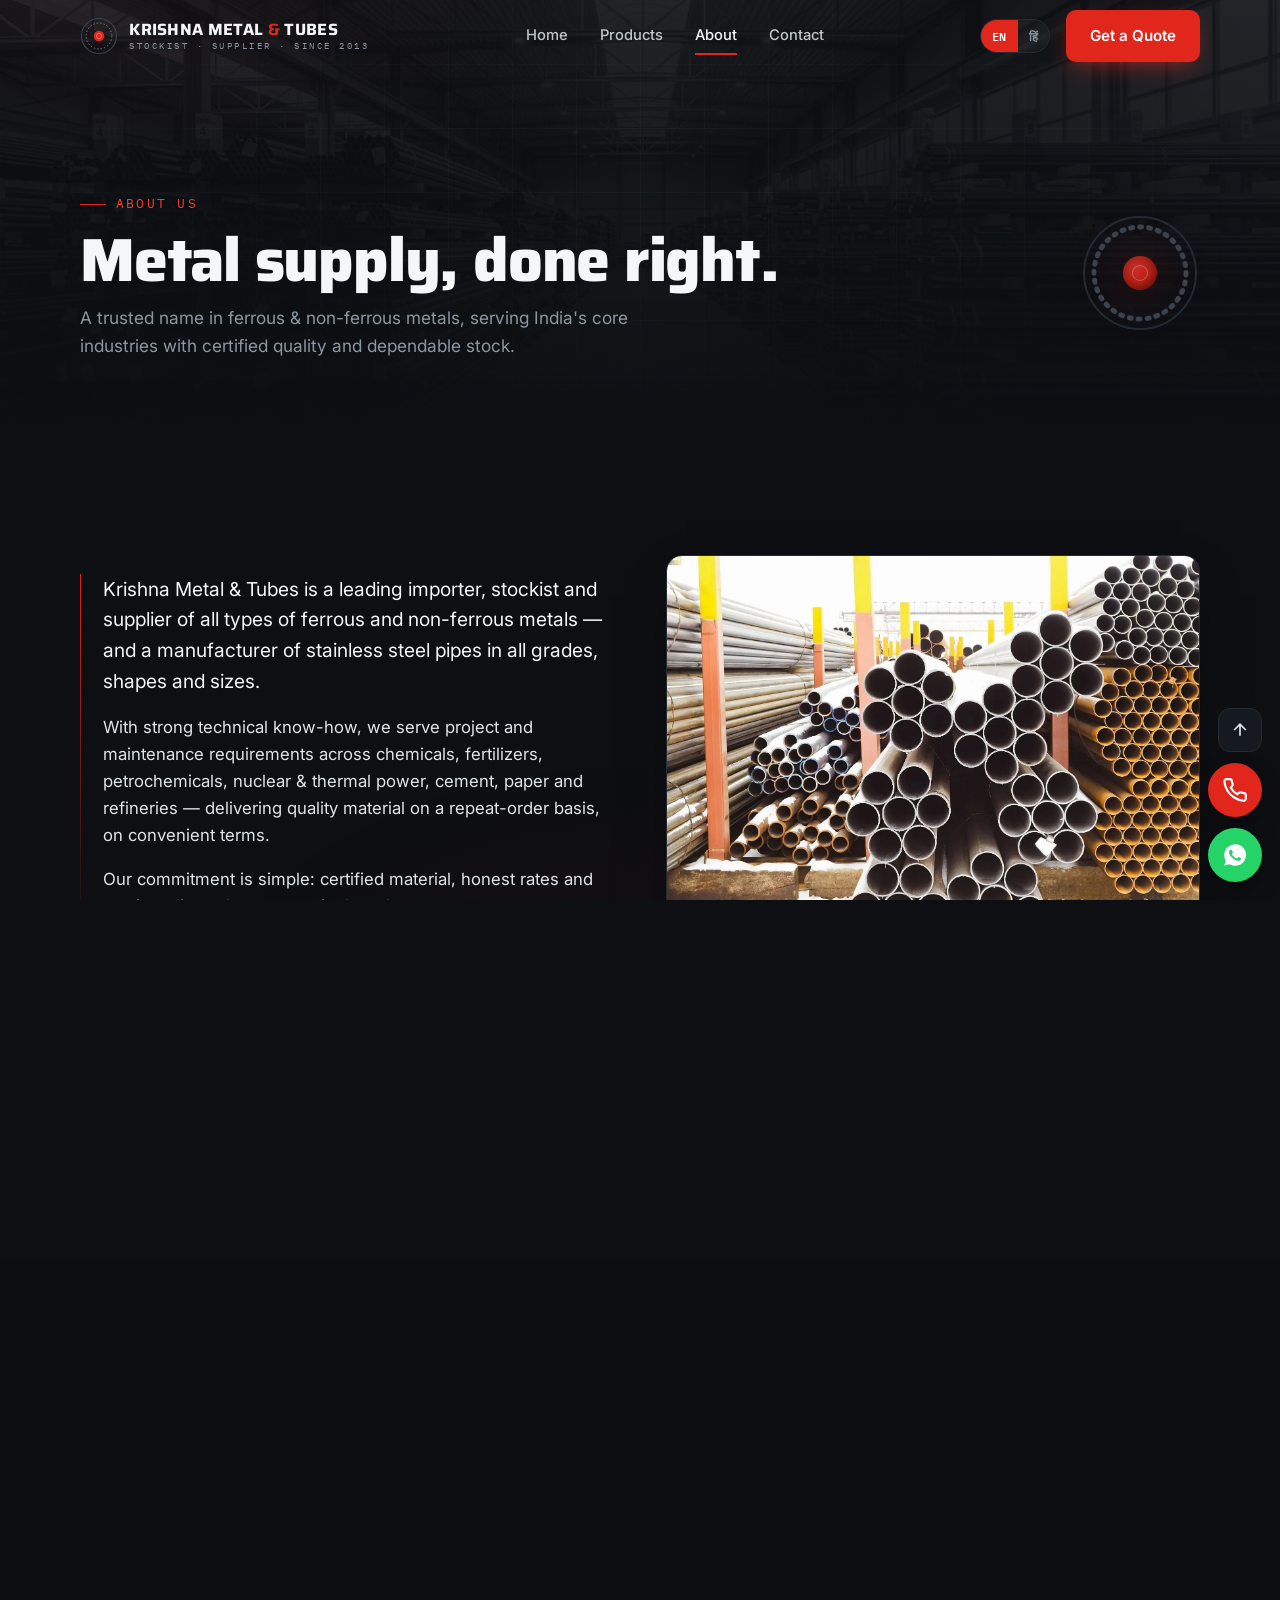
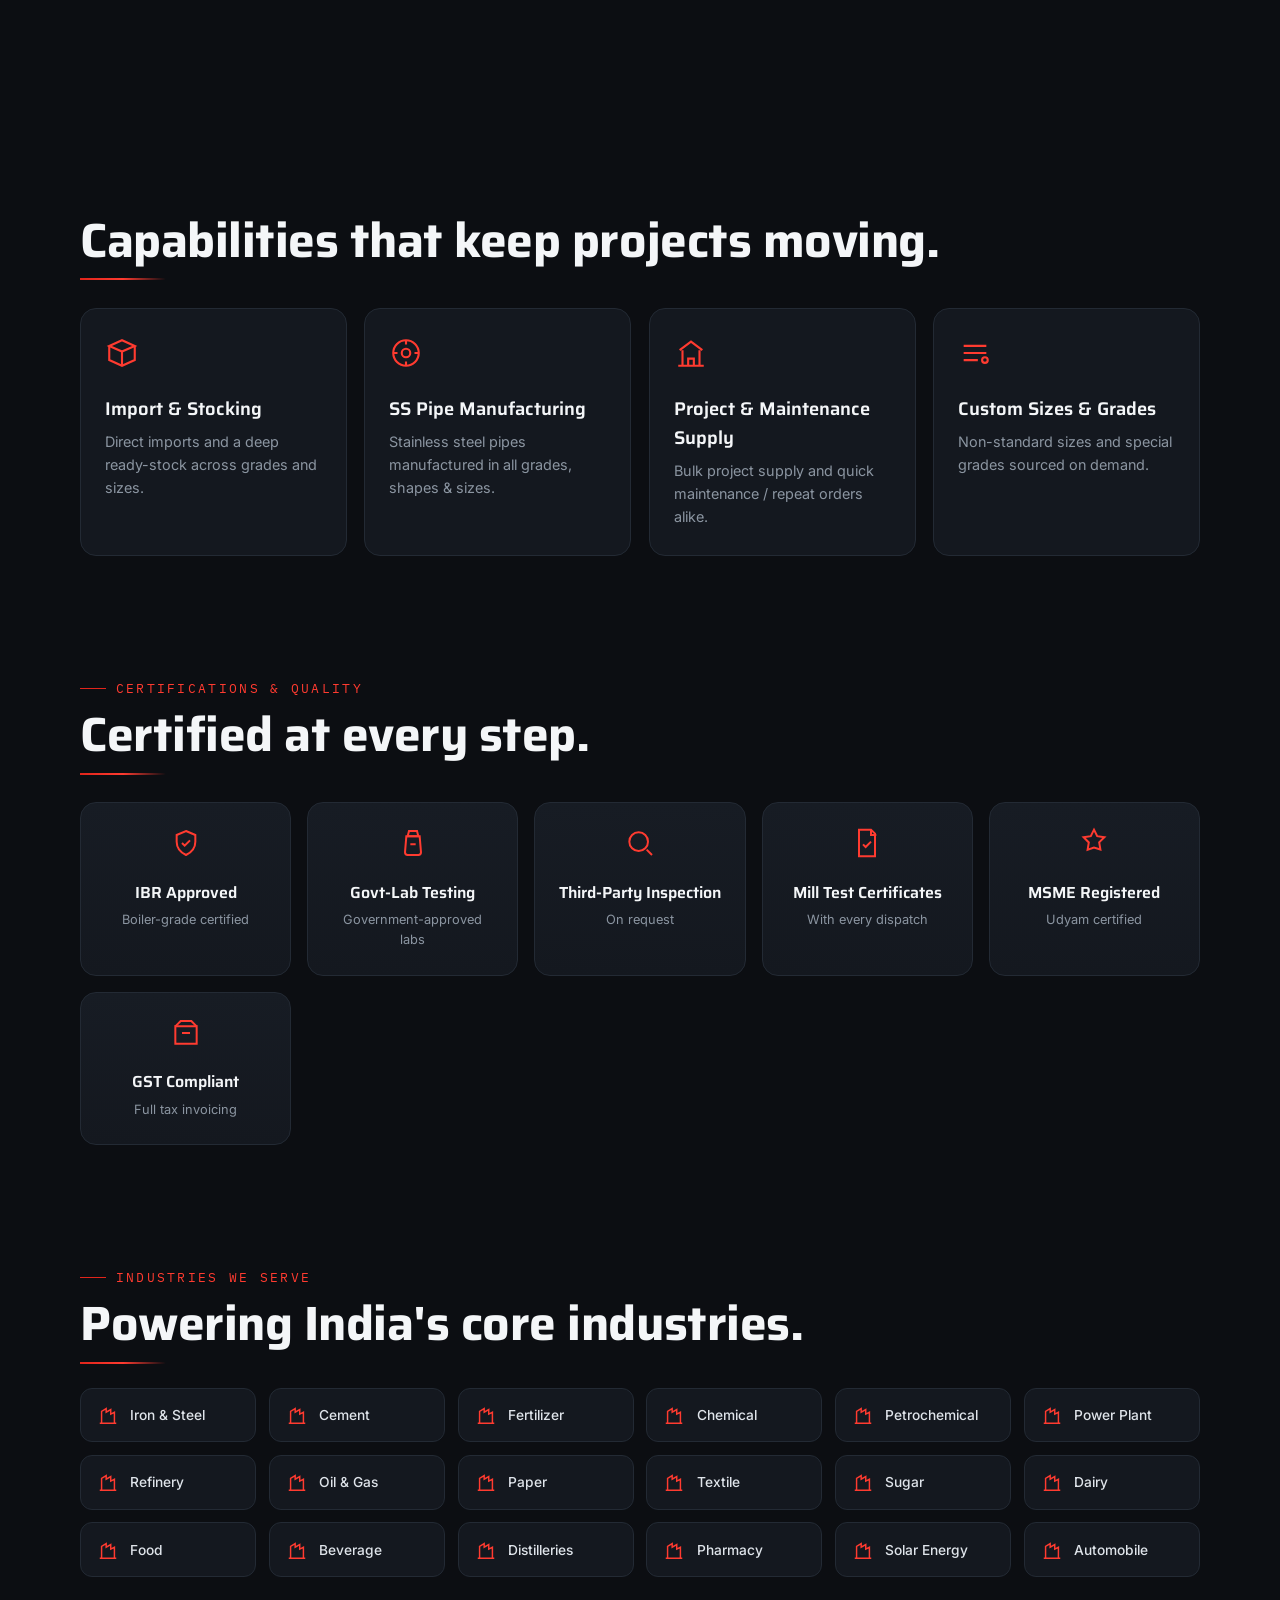
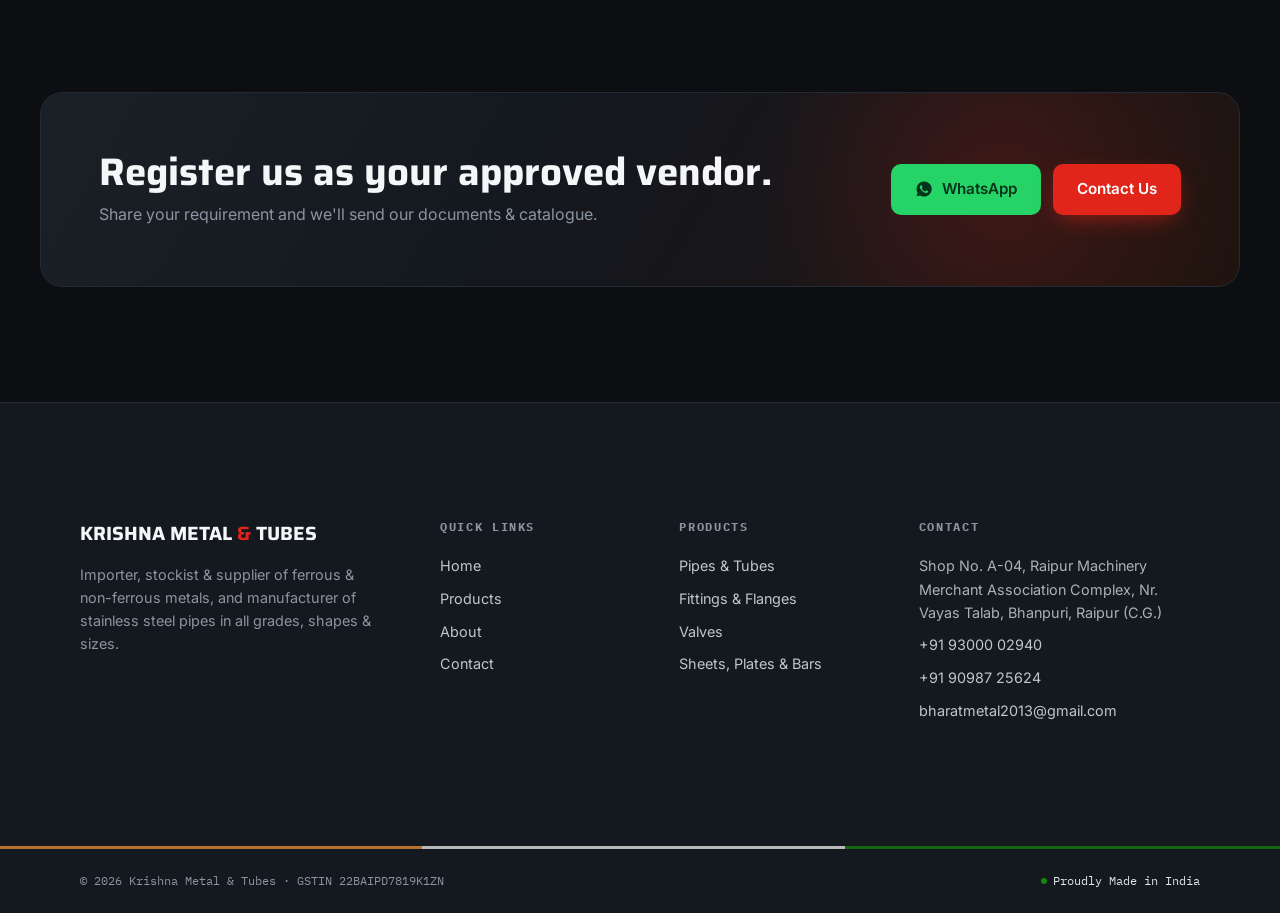
==== commit c269e23b: "Batch 4 — image performance (WebP + skeleton placeholders) Converted all 74 images to WebP (10.1MB -" ====
--- a/about.html
+++ b/about.html
@@ -6,8 +6,8 @@
 <title>About — Krishna Metal &amp; Tubes | Metal Stockist &amp; SS Pipe Manufacturer, Raipur</title>
 <meta name="description" content="About Krishna Metal & Tubes, Raipur — a leading importer, stockist & supplier of ferrous & non-ferrous metals and manufacturer of stainless steel pipes. IBR & govt-lab certified." />
 
-<!-- ⚠ Replace https://krishnametaltubes.com with your real domain once booked -->
-<link rel="canonical" href="https://krishnametaltubes.com/about.html" />
+<!-- ⚠ Replace https://karandesai8044-lang.github.io/krishna-metal-tubes with your real domain once booked -->
+<link rel="canonical" href="https://karandesai8044-lang.github.io/krishna-metal-tubes/about.html" />
 <meta name="robots" content="index, follow" />
 <meta name="theme-color" content="#0C0E12" />
 <!-- Favicon -->
@@ -19,14 +19,14 @@
 <meta property="og:locale" content="en_IN" />
 <meta property="og:title" content="About — Krishna Metal & Tubes | Metal Stockist & SS Pipe Manufacturer, Raipur" />
 <meta property="og:description" content="A leading importer, stockist & supplier of ferrous & non-ferrous metals and SS pipe manufacturer since 2013. IBR & govt-lab certified. MSME registered, GST compliant." />
-<meta property="og:url" content="https://krishnametaltubes.com/about.html" />
-<meta property="og:image" content="https://krishnametaltubes.com/images1/Hero%20Warehousenew.jpg" />
+<meta property="og:url" content="https://karandesai8044-lang.github.io/krishna-metal-tubes/about.html" />
+<meta property="og:image" content="https://karandesai8044-lang.github.io/krishna-metal-tubes/images1/Hero%20Warehousenew.jpg" />
 <meta property="og:image:alt" content="Krishna Metal & Tubes warehouse" />
 <!-- Twitter -->
 <meta name="twitter:card" content="summary_large_image" />
 <meta name="twitter:title" content="About — Krishna Metal & Tubes" />
 <meta name="twitter:description" content="Metal stockist & SS pipe manufacturer since 2013. IBR & govt-lab certified. Raipur (C.G.)." />
-<meta name="twitter:image" content="https://krishnametaltubes.com/images1/Hero%20Warehousenew.jpg" />
+<meta name="twitter:image" content="https://karandesai8044-lang.github.io/krishna-metal-tubes/images1/Hero%20Warehousenew.jpg" />
 
 <link rel="preconnect" href="https://fonts.googleapis.com">
 <link rel="preconnect" href="https://fonts.gstatic.com" crossorigin>
@@ -90,7 +90,7 @@
 
 <!-- PAGE HERO -->
 <section class="page-hero">
-  <div class="page-hero-bg"><img src="images1/Hero%20Warehousenew.jpg" alt="Krishna Metal & Tubes warehouse"></div>
+  <div class="page-hero-bg"><img src="images1/Hero%20Warehousenew.webp" alt="Krishna Metal & Tubes warehouse"></div>
   <div class="grid-lines"></div>
   <div class="wrap">
     <div>
@@ -116,7 +116,7 @@
         <p data-en="Our commitment is simple: certified material, honest rates and on-time dispatch — every single order." data-hi="हमारा वादा सरल है: सर्टिफाइड मटेरियल, ईमानदार रेट व समय पर डिस्पैच — हर ऑर्डर पर।">Our commitment is simple: certified material, honest rates and on-time dispatch — every single order.</p>
       </div>
     </div>
-    <div class="story-media reveal d1"><img loading="lazy" src="images1/Hero%20Stockyardnew.jpg" alt="Krishna Metal & Tubes stockyard"></div>
+    <div class="story-media reveal d1"><img loading="lazy" src="images1/Hero%20Stockyardnew.webp" alt="Krishna Metal & Tubes stockyard"></div>
   </div>
 </section>
 
--- a/styles.css
+++ b/styles.css
@@ -490,3 +490,188 @@
   .ring-svg,.sheen,.pipe-dots,.track,.cert::before,.map-pin svg{animation:none!important}
   .reveal{opacity:1;transform:none}
 }
+
+/* ============================================================
+   PREMIUM UPGRADE — Batch 1
+   ambient depth · film grain · cinematic hero · micro-interactions
+   custom cursor · page transition
+============================================================ */
+
+/* Ambient gradient-mesh depth behind all content */
+body::before{
+  content:"";position:fixed;inset:0;z-index:-1;pointer-events:none;
+  background:
+    radial-gradient(55% 45% at 12% -5%,rgba(225,37,27,.07),transparent 60%),
+    radial-gradient(45% 40% at 105% 15%,rgba(120,140,165,.06),transparent 60%),
+    radial-gradient(60% 55% at 50% 118%,rgba(225,37,27,.05),transparent 62%);
+}
+
+/* Fine film-grain overlay across the whole viewport */
+body::after{
+  content:"";position:fixed;inset:-40%;z-index:9998;pointer-events:none;opacity:.05;
+  background-image:url("data:image/svg+xml,%3Csvg xmlns='http://www.w3.org/2000/svg' width='120' height='120'%3E%3Cfilter id='n'%3E%3CfeTurbulence type='fractalNoise' baseFrequency='0.8' numOctaves='2' stitchTiles='stitch'/%3E%3C/filter%3E%3Crect width='100%25' height='100%25' filter='url(%23n)'/%3E%3C/svg%3E");
+  mix-blend-mode:overlay;animation:grain 6s steps(6) infinite;
+}
+@keyframes grain{
+  0%{transform:translate(0,0)}10%{transform:translate(-3%,-4%)}20%{transform:translate(-7%,2%)}
+  30%{transform:translate(4%,-6%)}40%{transform:translate(-2%,5%)}50%{transform:translate(-7%,4%)}
+  60%{transform:translate(5%,0)}70%{transform:translate(0,5%)}80%{transform:translate(3%,-2%)}
+  90%{transform:translate(-4%,3%)}100%{transform:translate(0,0)}
+}
+
+/* Cinematic hero — slow Ken-Burns zoom + parallax smoothing */
+.hero-bg img{animation:kenburns 26s ease-in-out infinite alternate;transform-origin:60% 40%}
+@keyframes kenburns{from{transform:scale(1.02)}to{transform:scale(1.14)}}
+.hero-bg,.ring-wrap,.hero-copy{transition:transform .5s var(--ease)}
+.hero-art{will-change:transform}
+
+/* Animated heading underline as section reveals */
+h2.title{position:relative}
+.reveal h2.title::after{content:"";position:absolute;left:0;bottom:-14px;height:2px;width:0;
+  background:linear-gradient(90deg,var(--red),var(--red-glow),transparent);
+  transition:width 1s .25s var(--ease)}
+.reveal.in h2.title::after{width:86px}
+body.hi .reveal.in h2.title::after{bottom:-10px}
+
+/* 3D tilt smoothing on interactive cards */
+.cat,.cap-card,.gradebox,.why{will-change:transform;transform-style:preserve-3d}
+
+/* Custom cursor ring (desktop, fine pointer only) */
+.cursor-ring{position:fixed;top:0;left:0;width:32px;height:32px;border:1.5px solid rgba(225,37,27,.55);
+  border-radius:50%;pointer-events:none;z-index:9999;transform:translate(-50%,-50%);opacity:0;
+  transition:width .25s var(--ease),height .25s var(--ease),background .25s,border-color .25s,opacity .3s;
+  mix-blend-mode:difference}
+.cursor-ring.on{opacity:1}
+.cursor-ring.hover{width:56px;height:56px;border-color:var(--red-glow);background:rgba(225,37,27,.10)}
+
+/* Page-leave curtain (smooth transition between pages) */
+.page-curtain{position:fixed;inset:0;z-index:190;background:var(--ink);transform:translateY(100%);
+  pointer-events:none;will-change:transform}
+.page-curtain.in{transform:translateY(0);transition:transform .45s cubic-bezier(.7,0,.2,1)}
+
+@media(hover:none),(pointer:coarse){.cursor-ring{display:none}}
+@media(prefers-reduced-motion:reduce){
+  body::after,.hero-bg img{animation:none!important}
+  .cursor-ring,.page-curtain{display:none!important}
+  .hero-bg,.ring-wrap,.hero-copy{transition:none!important}
+}
+
+/* ============================================================
+   PREMIUM UPGRADE — Batch 2
+   Products search/filter · per-product actions · enquiry cart
+============================================================ */
+
+/* Sticky filter / search bar */
+.prod-filter{position:sticky;top:72px;z-index:80;background:rgba(18,22,28,.82);
+  backdrop-filter:blur(14px);-webkit-backdrop-filter:blur(14px);border-block:1px solid var(--hairline)}
+.pf-inner{display:flex;align-items:center;gap:.9rem;padding-block:.8rem;flex-wrap:wrap}
+.pf-search{display:flex;align-items:center;gap:.5rem;background:var(--ink);border:1px solid var(--border);
+  border-radius:999px;padding:.5rem .95rem;flex:1 1 220px;max-width:320px;transition:border-color .3s,box-shadow .3s}
+.pf-search:focus-within{border-color:var(--red);box-shadow:0 0 0 3px rgba(225,37,27,.18)}
+.pf-search svg{width:18px;height:18px;stroke:var(--muted);fill:none;stroke-width:2;flex-shrink:0}
+.pf-search input{background:none;border:none;color:var(--white);font-family:var(--f-body);font-size:.9rem;width:100%;outline:none}
+.pf-search input::-webkit-search-cancel-button{filter:invert(.6)}
+.pf-chips{display:flex;gap:.4rem;flex-wrap:wrap;flex:1 1 auto}
+.pf-chip{font-family:var(--f-mono);font-size:.74rem;padding:.42rem .8rem;border:1px solid var(--border);
+  border-radius:999px;color:var(--muted);transition:.25s;white-space:nowrap}
+.pf-chip:hover{color:var(--silver);border-color:var(--muted)}
+.pf-chip.on{background:var(--red);border-color:var(--red);color:#fff}
+.pf-count{font-family:var(--f-mono);font-size:.72rem;color:var(--muted);margin-left:auto;white-space:nowrap}
+.pcat.hide{display:none}
+.pf-empty{display:none;text-align:center;padding:calc(var(--sec) * .8) var(--pad);color:var(--muted);
+  font-family:var(--f-mono);font-size:.9rem}
+.pf-empty.show{display:block}
+
+/* Per-product action buttons */
+.pcat-actions{display:flex;gap:.7rem;flex-wrap:wrap;margin-top:1.6rem}
+.pcat-add{font-size:.9rem}
+.pcat-add.added{background:var(--green);border-color:var(--green);color:#fff}
+.pcat-add.added:hover{background:var(--green);filter:brightness(1.08)}
+
+/* Enquiry cart — floating pill + panel */
+.enq-fab{position:fixed;left:18px;bottom:18px;z-index:95;display:none;align-items:center;gap:.55rem;
+  background:var(--red);color:#fff;border-radius:999px;padding:.7rem 1.05rem;font-weight:600;font-size:.9rem;
+  box-shadow:0 12px 30px -8px rgba(225,37,27,.6);transition:transform .3s}
+.enq-fab.show{display:inline-flex}
+.enq-fab:hover{transform:translateY(-2px)}
+.enq-fab svg{flex-shrink:0}
+.enq-fab .cnt{background:#fff;color:var(--red);border-radius:999px;min-width:20px;height:20px;
+  display:grid;place-items:center;font-family:var(--f-mono);font-size:.72rem;padding:0 .35rem;font-weight:700}
+.enq-panel{position:fixed;left:18px;bottom:82px;z-index:96;width:min(340px,calc(100vw - 36px));
+  background:var(--panel);border:1px solid var(--border);border-radius:var(--radius);box-shadow:var(--shadow);
+  padding:1.1rem 1.15rem;transform:translateY(16px) scale(.98);opacity:0;pointer-events:none;
+  transform-origin:bottom left;transition:.3s var(--ease)}
+.enq-panel.open{transform:none;opacity:1;pointer-events:auto}
+.enq-panel h4{font-family:var(--f-display);font-size:1.05rem;color:var(--white);
+  display:flex;justify-content:space-between;align-items:center;gap:1rem}
+.enq-panel h4 .close{color:var(--muted);font-size:1.4rem;line-height:1;padding:0 .2rem}
+.enq-panel h4 .close:hover{color:var(--white)}
+.enq-list{max-height:38vh;overflow:auto;margin:.9rem 0;display:grid;gap:.4rem}
+.enq-item{display:flex;justify-content:space-between;align-items:center;gap:.5rem;background:var(--ink);
+  border:1px solid var(--border);border-radius:8px;padding:.5rem .7rem;font-size:.85rem;color:var(--silver)}
+.enq-item button{color:var(--muted);font-size:1.05rem;line-height:1;flex-shrink:0}
+.enq-item button:hover{color:var(--red)}
+.enq-empty{color:var(--muted);font-size:.85rem;text-align:center;padding:1.1rem 0}
+.enq-actions{display:grid;gap:.55rem}
+.enq-send{width:100%;justify-content:center}
+.enq-clear{font-size:.78rem;color:var(--muted);text-align:center}
+.enq-clear:hover{color:var(--red)}
+@media(max-width:520px){
+  .enq-fab{padding:.6rem .8rem}
+  .enq-fab .enq-lbl{display:none}
+}
+
+/* ============================================================
+   PREMIUM UPGRADE — Batch 3
+   Real map · testimonials · print catalogue
+============================================================ */
+
+/* Real Google Map (dark-tuned) */
+.map-embed{width:100%;height:270px;border:0;display:block;
+  filter:invert(.92) hue-rotate(180deg) brightness(.95) contrast(.9) saturate(.8)}
+
+/* Testimonials */
+.tst-grid{display:grid;grid-template-columns:repeat(auto-fit,minmax(280px,1fr));gap:1.1rem;margin-top:1.3rem}
+.tst{padding:1.6rem 1.6rem;border:1px solid var(--border);border-radius:var(--radius);
+  background:linear-gradient(180deg,var(--panel-2),var(--panel))}
+.tst .q{color:var(--silver);font-size:1rem;line-height:1.65}
+.tst .q::before{content:"\201C";font-family:var(--f-display);font-weight:800;font-size:2.2rem;
+  color:var(--red);line-height:0;vertical-align:-.4em;margin-right:.15rem}
+.tst .who{margin-top:1.1rem;display:flex;align-items:center;gap:.7rem}
+.tst .who .av{width:40px;height:40px;border-radius:50%;background:var(--metal);display:grid;place-items:center;
+  color:#12151b;font-weight:800;font-family:var(--f-display);flex-shrink:0}
+.tst .who b{color:var(--white);font-size:.92rem;font-family:var(--f-display)}
+.tst .who span span{color:var(--muted);font-size:.78rem;font-family:var(--f-mono)}
+
+/* Print / Save-as-PDF catalogue */
+@media print{
+  #preloader,#progress,header,.mobile-menu,.floats,.enq-fab,.enq-panel,.cursor-ring,.page-curtain,
+  .prod-filter,.pf-empty,.scroll-cue,.pcat-actions,.thumbs,.marquee,.cta-band,.page-hero-bg,.grid-lines,.mini-ring{display:none!important}
+  html,body{background:#fff!important}
+  body::before,body::after{display:none!important}
+  *{color:#111!important;text-shadow:none!important;box-shadow:none!important;animation:none!important;
+    -webkit-print-color-adjust:exact;print-color-adjust:exact}
+  .reveal{opacity:1!important;transform:none!important}
+  .pcat{page-break-inside:avoid;border-top:1px solid #ccc;padding-block:16px}
+  .pcat-hero img,.gal img,.story-media img{filter:none!important}
+  .eyebrow,.pcat-copy .num,.gg-lbl,.pcat-copy h2,h2.title,table.data th{color:#c81f16!important}
+  .spec-list li svg{stroke:#c81f16!important}
+  a{color:#111!important;text-decoration:none}
+  .wrap{max-width:100%;padding:0 12px}
+  table.data,.table-scroll{min-width:0}
+}
+
+/* ============================================================
+   PREMIUM UPGRADE — Batch 4
+   Skeleton shimmer placeholder (covered by image once loaded).
+   Never hides images — safe even if JS does not run.
+============================================================ */
+.cat-img,.gal,.pcat-hero,.thumbs .th,.story-media{
+  background-image:linear-gradient(100deg,var(--panel) 28%,var(--panel-2) 50%,var(--panel) 72%);
+  background-size:200% 100%;animation:skeleton 1.5s ease-in-out infinite}
+.cat-img.imgok,.gal.imgok,.pcat-hero.imgok,.thumbs .th.imgok,.story-media.imgok{
+  background-image:none;animation:none}
+@keyframes skeleton{0%{background-position:100% 0}100%{background-position:-100% 0}}
+@media(prefers-reduced-motion:reduce){
+  .cat-img,.gal,.pcat-hero,.thumbs .th,.story-media{animation:none}
+}
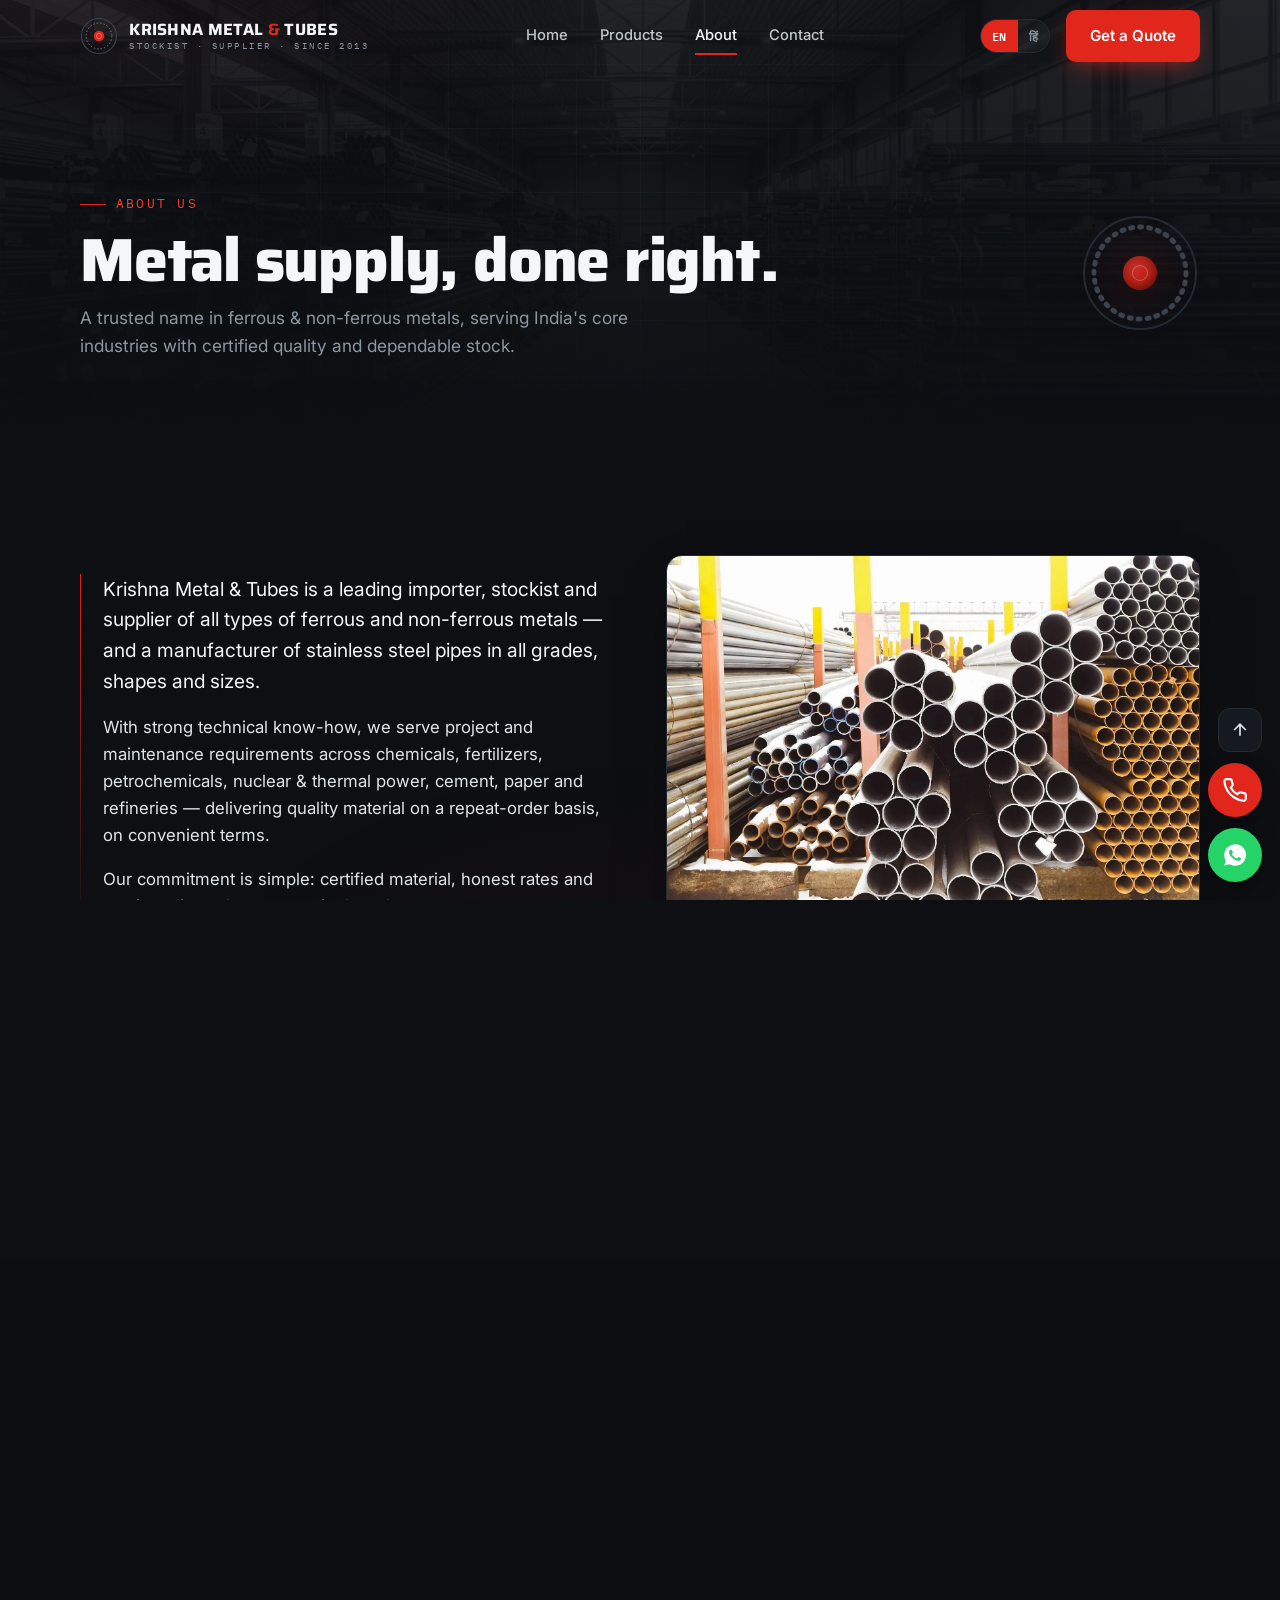
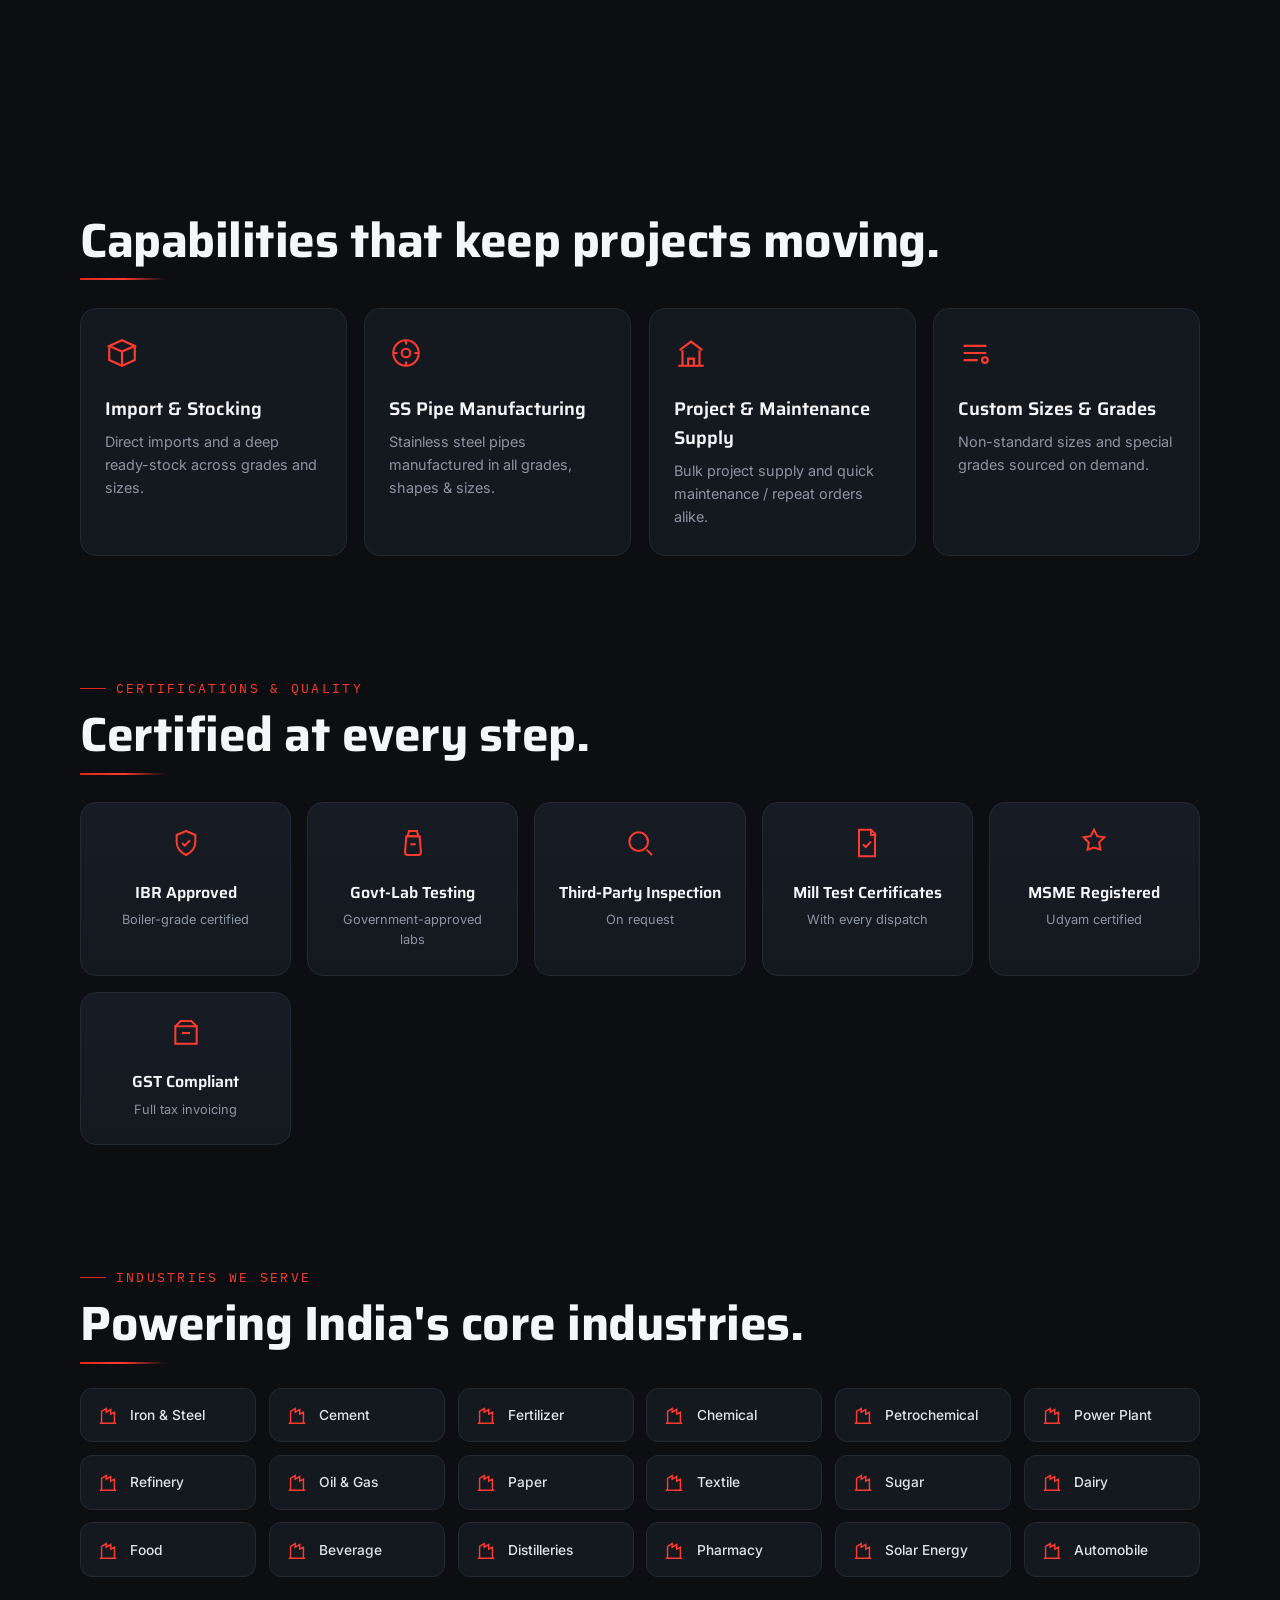
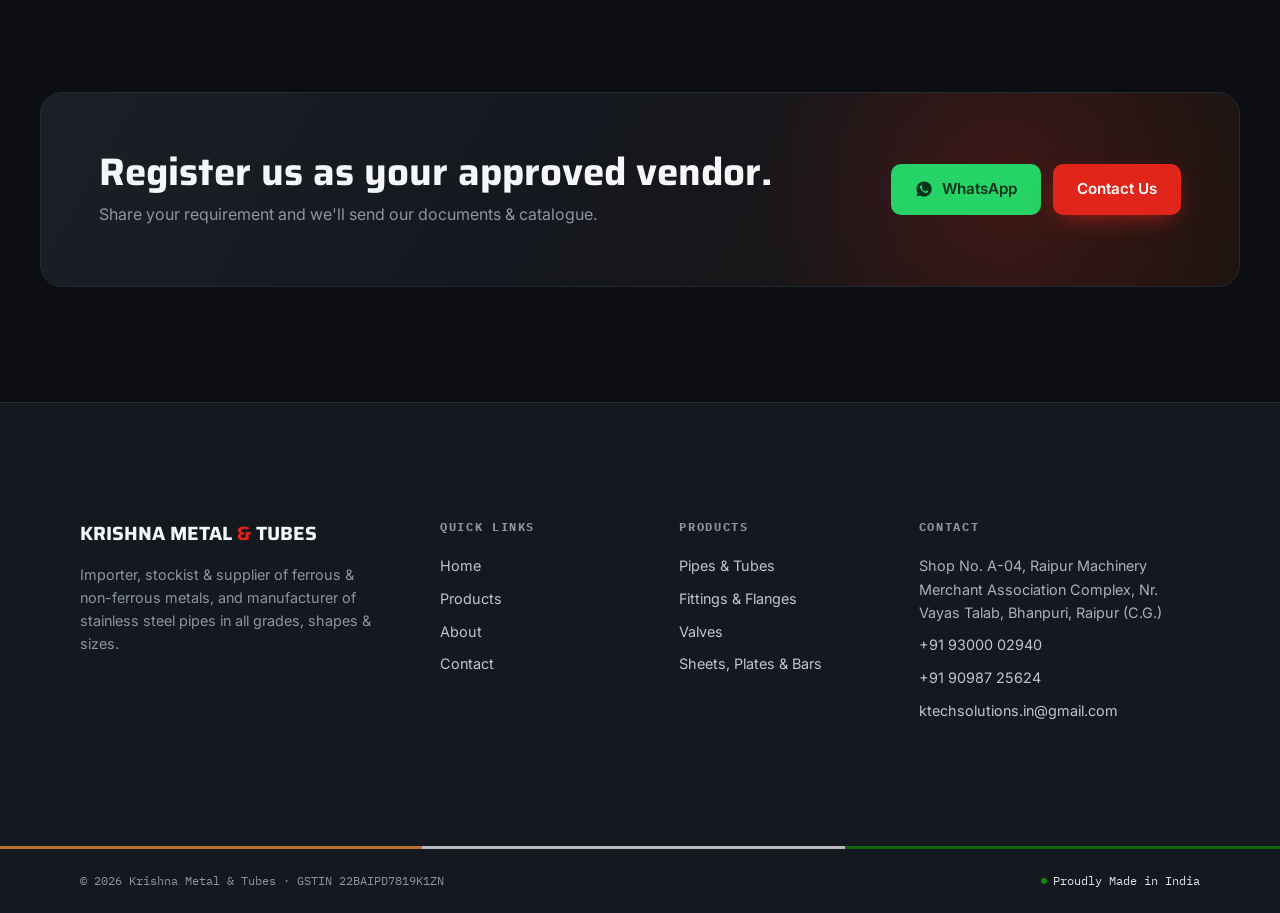
==== commit 024dec10: "Add demo testimonials + route email to ktechsolutions.in@gmail.com Populated 3 illustrative testimon" ====
--- a/about.html
+++ b/about.html
@@ -246,7 +246,7 @@
         <p style="opacity:.75" data-en="Shop No. A-04, Raipur Machinery Merchant Association Complex, Nr. Vayas Talab, Bhanpuri, Raipur (C.G.)" data-hi="शॉप नं. A-04, रायपुर मशीनरी मर्चेंट एसोसिएशन कॉम्प्लेक्स, व्यास तालाब के पास, भानपुरी, रायपुर (छ.ग.)">Shop No. A-04, Raipur Machinery Merchant Association Complex, Nr. Vayas Talab, Bhanpuri, Raipur (C.G.)</p>
         <a href="tel:+919300002940">+91 93000 02940</a>
         <a href="tel:+919098725624">+91 90987 25624</a>
-        <a href="mailto:bharatmetal2013@gmail.com">bharatmetal2013@gmail.com</a>
+        <a href="mailto:ktechsolutions.in@gmail.com">ktechsolutions.in@gmail.com</a>
       </div>
     </div>
   </div>
--- a/styles.css
+++ b/styles.css
@@ -631,6 +631,9 @@
   filter:invert(.92) hue-rotate(180deg) brightness(.95) contrast(.9) saturate(.8)}
 
 /* Testimonials */
+.tst-head{margin-top:2.8rem}
+.tst-head h3{font-family:var(--f-display);font-weight:700;font-size:clamp(1.4rem,3vw,2rem);
+  color:var(--white);margin-top:.5rem;letter-spacing:-.01em}
 .tst-grid{display:grid;grid-template-columns:repeat(auto-fit,minmax(280px,1fr));gap:1.1rem;margin-top:1.3rem}
 .tst{padding:1.6rem 1.6rem;border:1px solid var(--border);border-radius:var(--radius);
   background:linear-gradient(180deg,var(--panel-2),var(--panel))}
